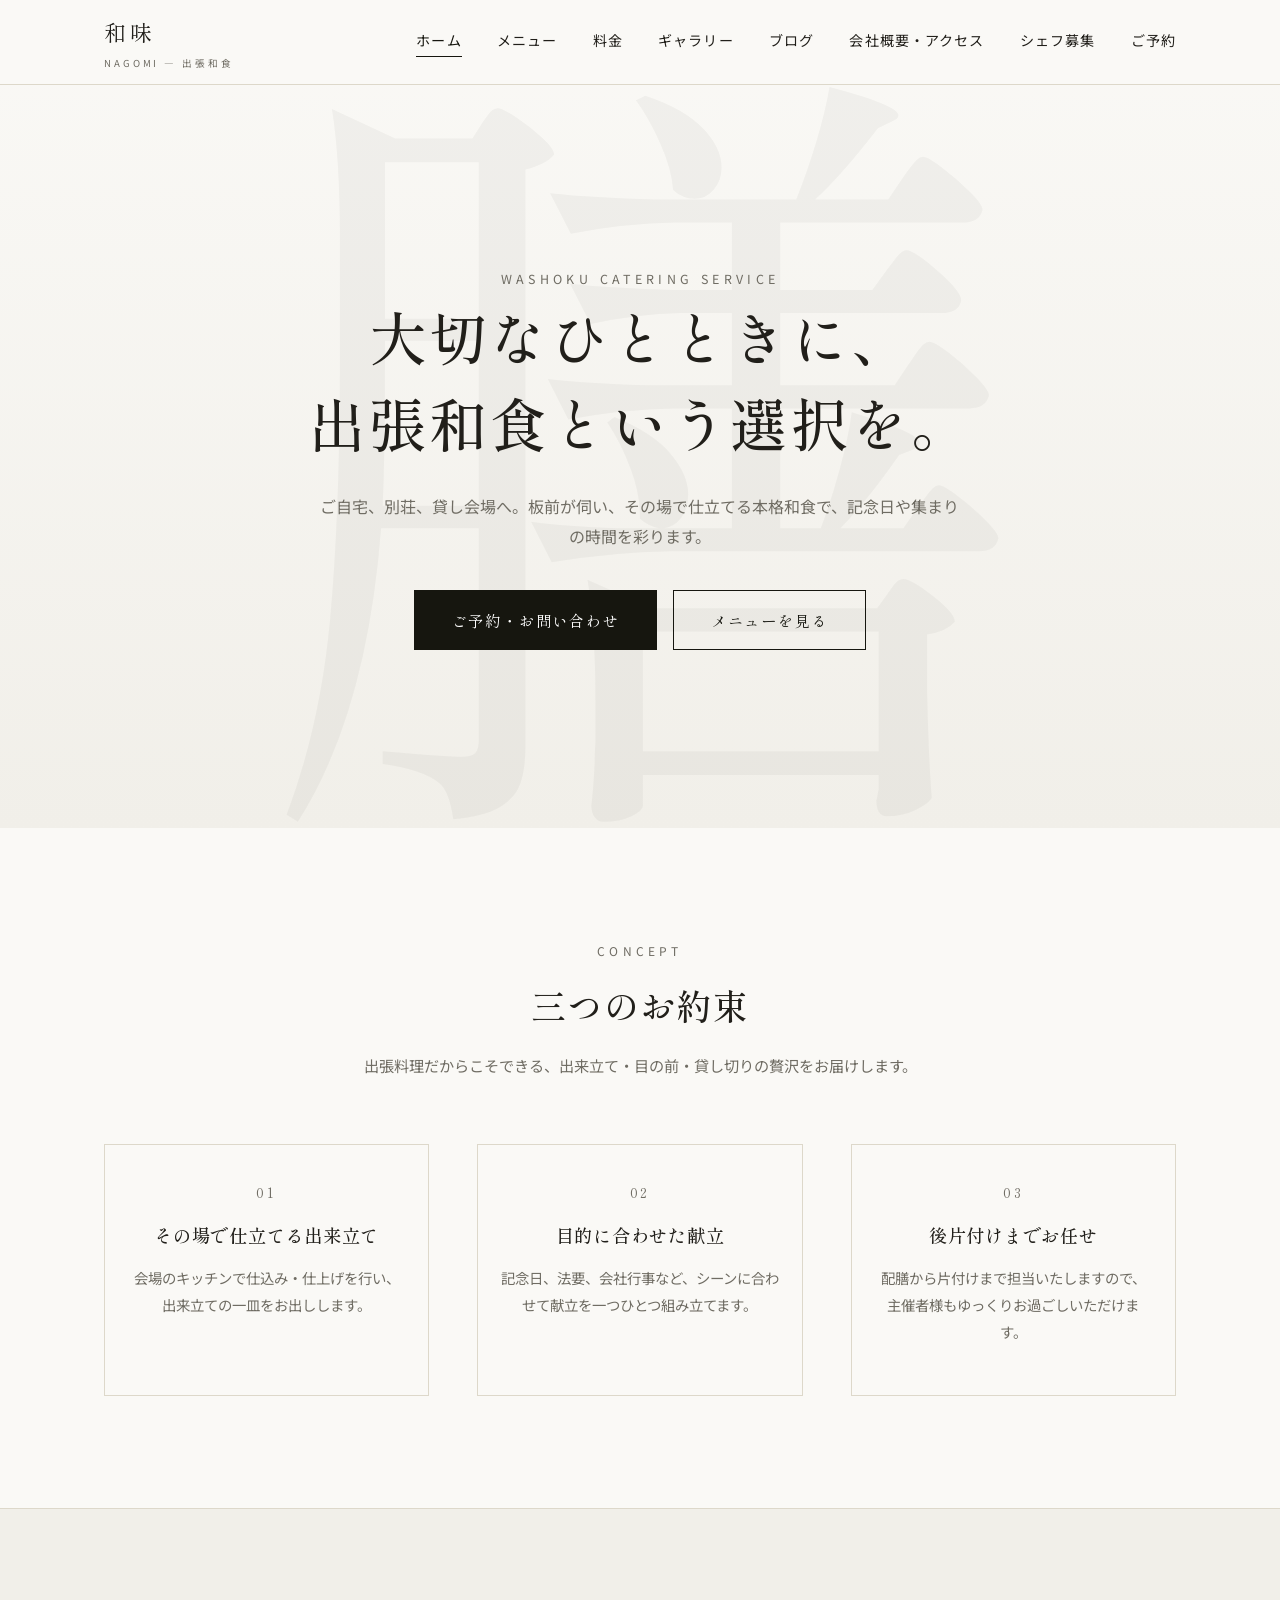
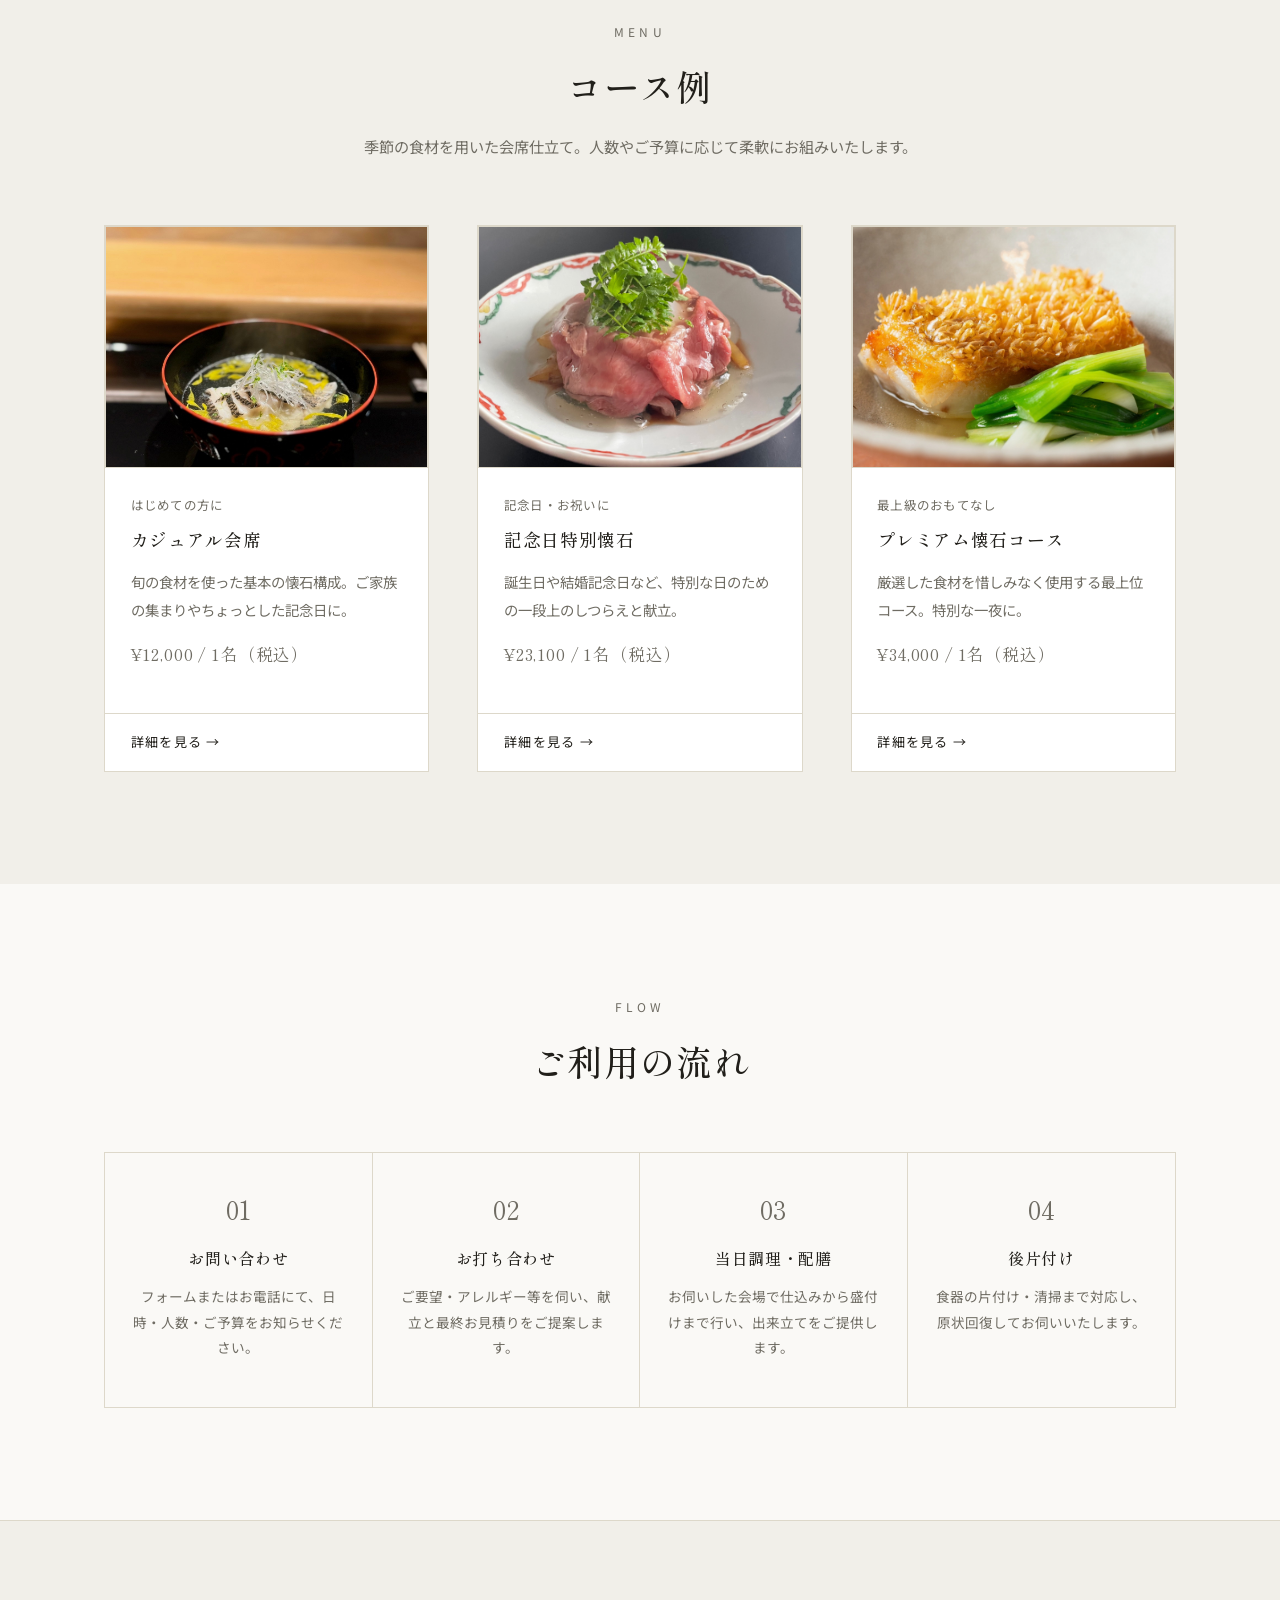
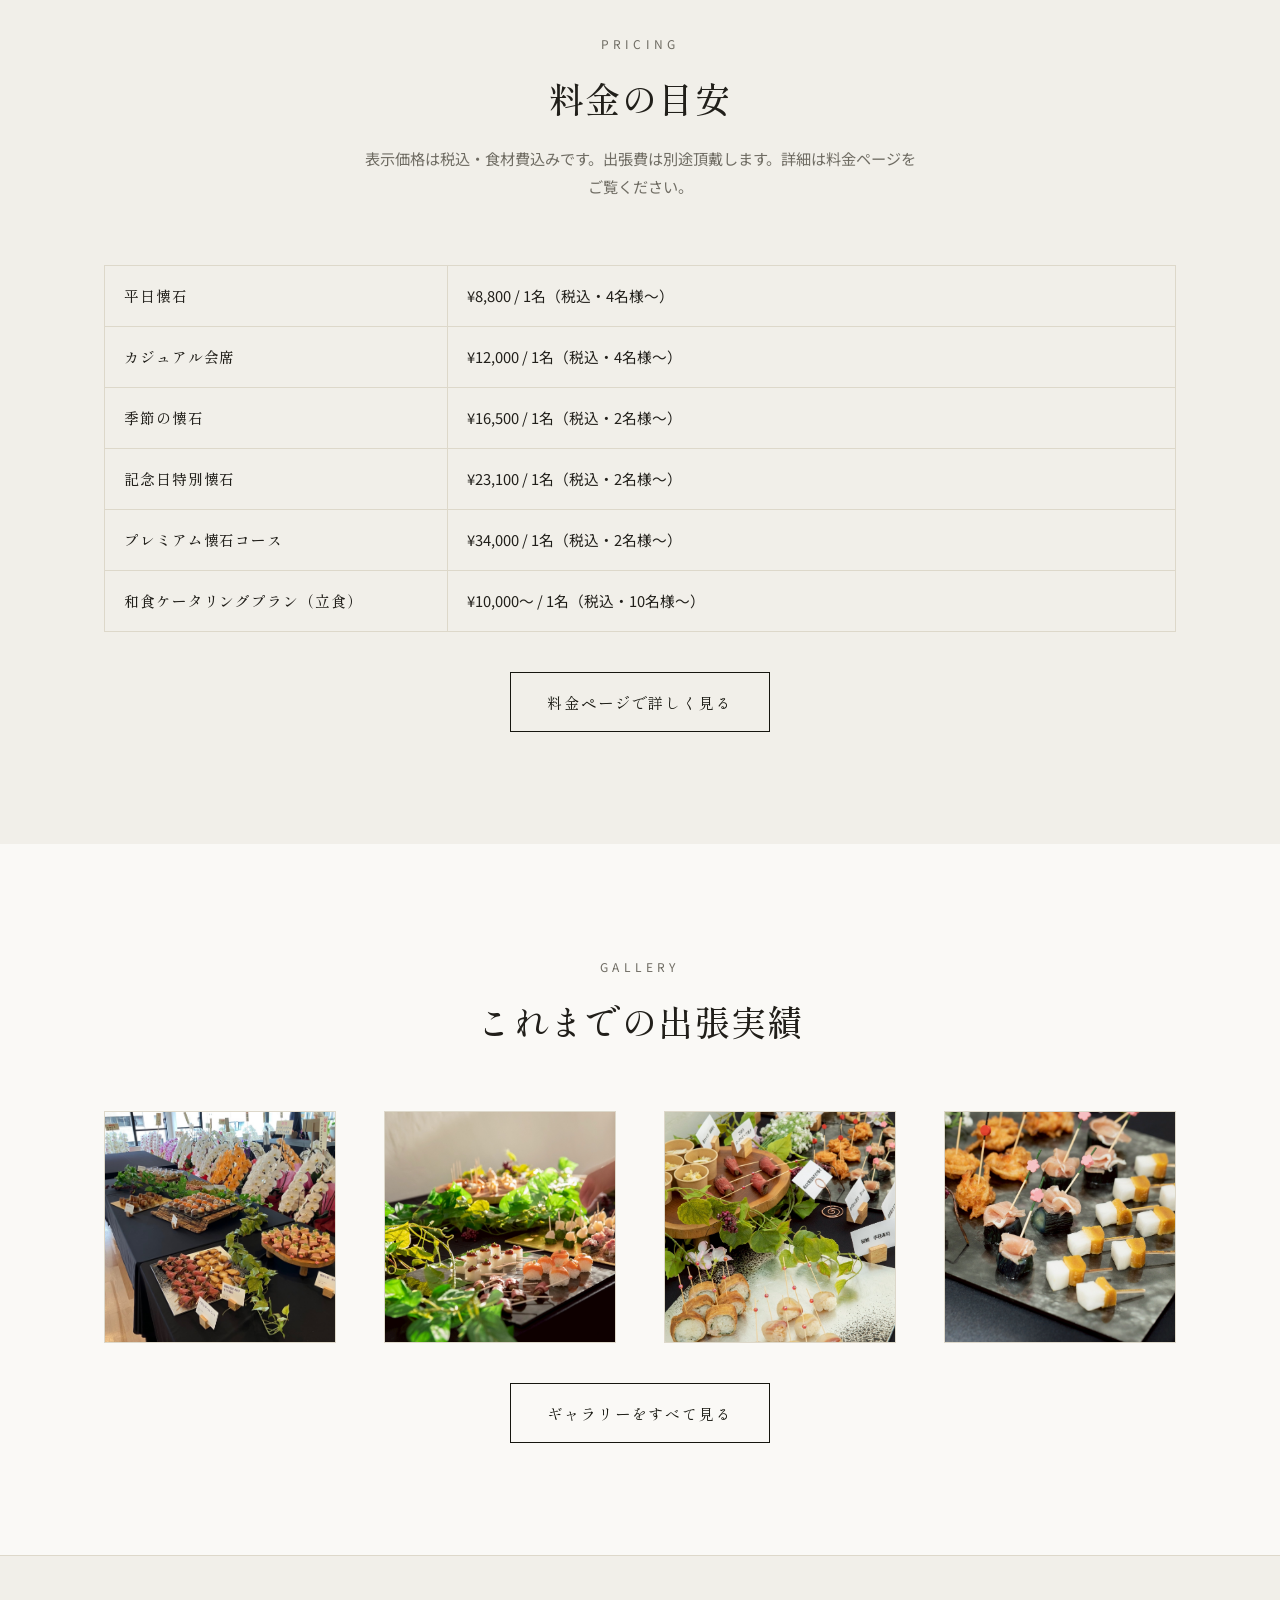
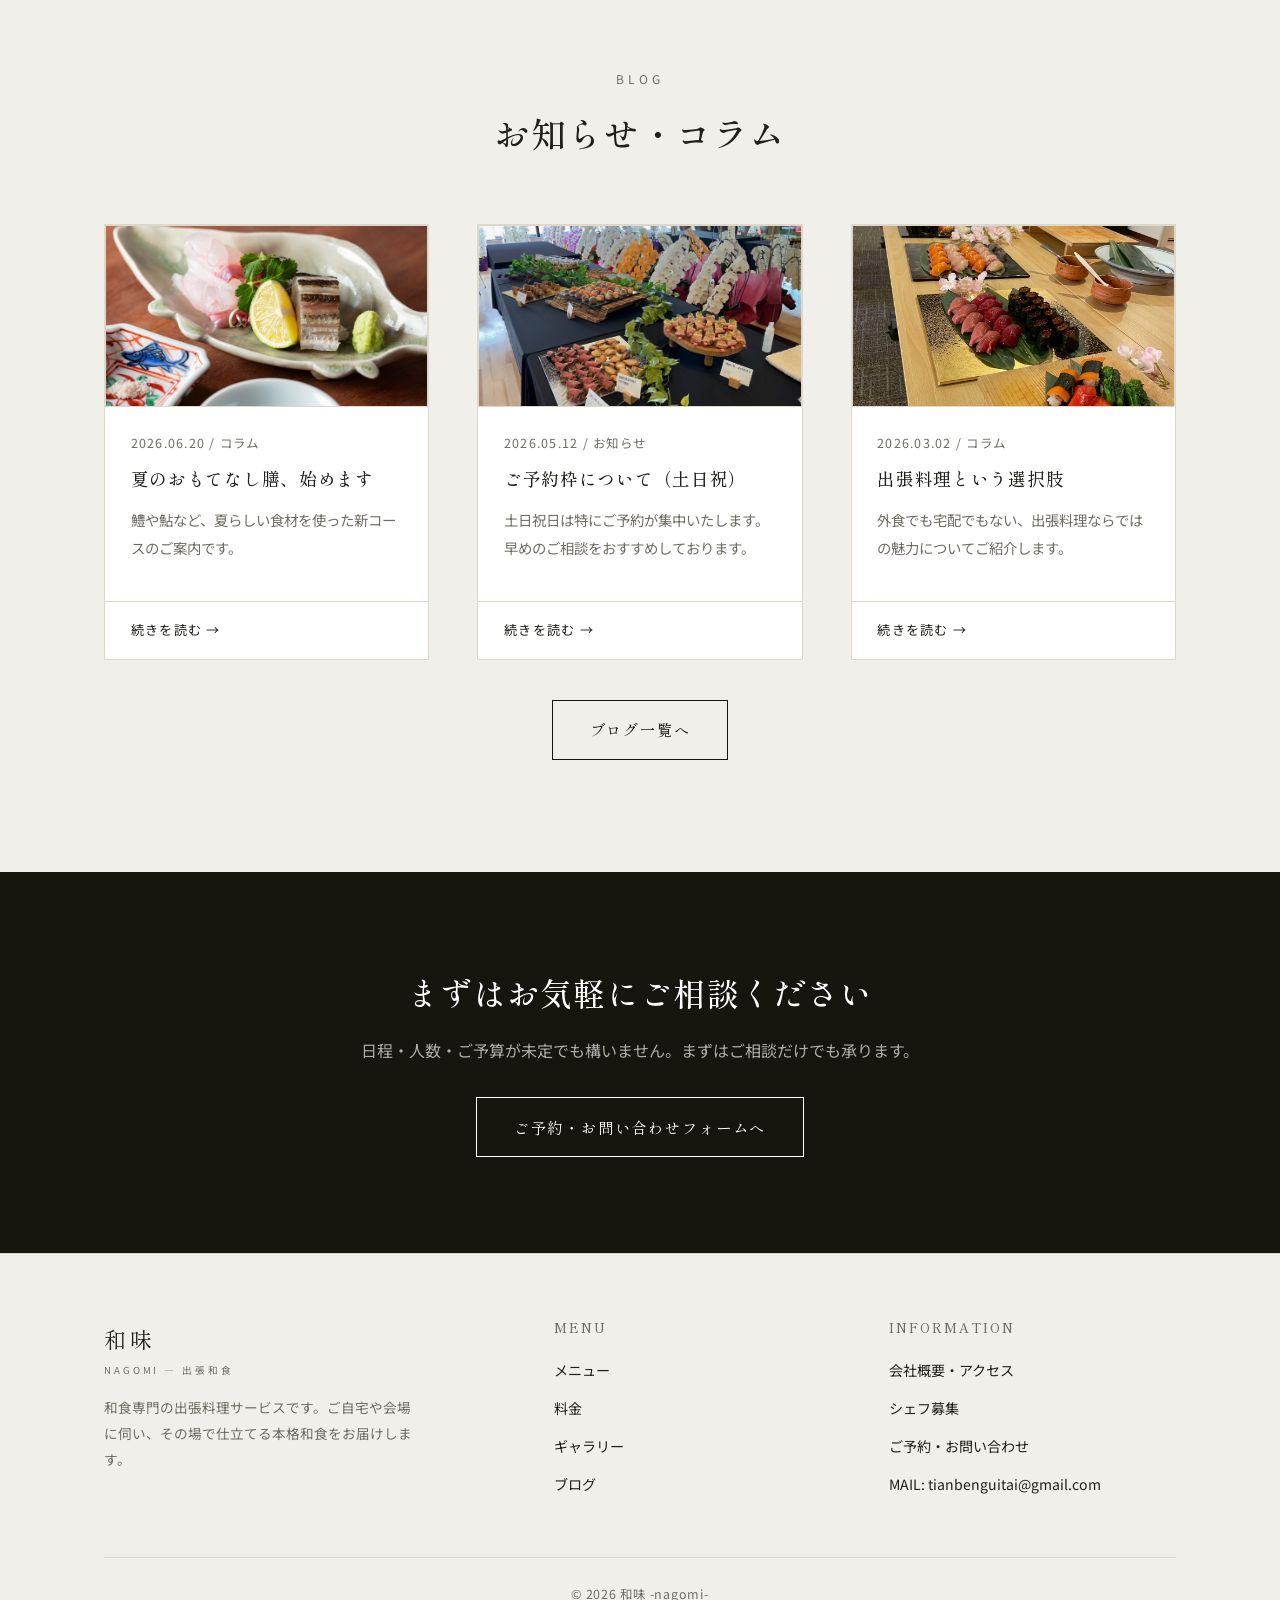
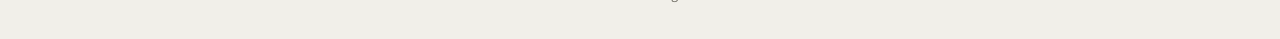
==== index.html @ d0300ca9 "Initial commit: washoku catering site" ====
<!DOCTYPE html>
<html lang="ja">
<head>
<meta charset="UTF-8">
<meta name="viewport" content="width=device-width, initial-scale=1.0">
<title>和味 -nagomi- | 出張和食専門サービス</title>
<meta name="description" content="大切な記念日や特別な集まりに、和食専門の出張料理サービス「和味-nagomi-」。ご自宅やご宴会場に伺い、その場で仕立てる本格和食をお楽しみいただけます。">
<link rel="preconnect" href="https://fonts.googleapis.com">
<link href="https://fonts.googleapis.com/css2?family=Shippori+Mincho:wght@400;500;600&family=Noto+Sans+JP:wght@300;400;500&display=swap" rel="stylesheet">
<link rel="stylesheet" href="css/style.css">
</head>
<body>

<header class="site-header">
  <div class="container">
    <a href="index.html" class="logo">和味<small>NAGOMI &mdash; 出張和食</small></a>
    <nav class="nav">
      <a href="index.html" class="active">ホーム</a>
      <a href="menu.html">メニュー</a>
      <a href="pricing.html">料金</a>
      <a href="gallery.html">ギャラリー</a>
      <a href="blog.html">ブログ</a>
      <a href="about.html">会社概要・アクセス</a>
      <a href="recruit.html">シェフ募集</a>
      <a href="contact.html">ご予約</a>
    </nav>
    <button class="nav-toggle" aria-label="メニューを開く">
      <span></span><span></span><span></span>
    </button>
  </div>
</header>

<section class="hero">
  <div class="hero-inner container">
    <span class="hero-eyebrow">WASHOKU CATERING SERVICE</span>
    <h1>大切なひとときに、<br>出張和食という選択を。</h1>
    <p class="lead">ご自宅、別荘、貸し会場へ。板前が伺い、その場で仕立てる本格和食で、記念日や集まりの時間を彩ります。</p>
    <div class="hero-actions">
      <a href="contact.html" class="btn btn-fill">ご予約・お問い合わせ</a>
      <a href="menu.html" class="btn">メニューを見る</a>
    </div>
  </div>
</section>

<section class="section" id="concept">
  <div class="container">
    <div class="section-head">
      <span class="eyebrow">CONCEPT</span>
      <h2>三つのお約束</h2>
      <p>出張料理だからこそできる、出来立て・目の前・貸し切りの贅沢をお届けします。</p>
    </div>
    <div class="grid grid-3">
      <div class="feature">
        <span class="num">01</span>
        <h3>その場で仕立てる出来立て</h3>
        <p>会場のキッチンで仕込み・仕上げを行い、出来立ての一皿をお出しします。</p>
      </div>
      <div class="feature">
        <span class="num">02</span>
        <h3>目的に合わせた献立</h3>
        <p>記念日、法要、会社行事など、シーンに合わせて献立を一つひとつ組み立てます。</p>
      </div>
      <div class="feature">
        <span class="num">03</span>
        <h3>後片付けまでお任せ</h3>
        <p>配膳から片付けまで担当いたしますので、主催者様もゆっくりお過ごしいただけます。</p>
      </div>
    </div>
  </div>
</section>

<section class="section section-alt section-border-top">
  <div class="container">
    <div class="section-head">
      <span class="eyebrow">MENU</span>
      <h2>コース例</h2>
      <p>季節の食材を用いた会席仕立て。人数やご予算に応じて柔軟にお組みいたします。</p>
    </div>
    <div class="grid grid-3">
      <div class="card">
        <div class="ph"><img src="images/dishes/dish-05.jpeg" alt="カジュアル会席"></div>
        <div class="card-body">
          <span class="meta">はじめての方に</span>
          <h3>カジュアル会席</h3>
          <p>旬の食材を使った基本の懐石構成。ご家族の集まりやちょっとした記念日に。</p>
          <p class="price">¥12,000 / 1名（税込）</p>
        </div>
        <div class="card-link"><a href="menu.html">詳細を見る &rarr;</a></div>
      </div>
      <div class="card">
        <div class="ph"><img src="images/dishes/dish-15.jpeg" alt="記念日特別懐石"></div>
        <div class="card-body">
          <span class="meta">記念日・お祝いに</span>
          <h3>記念日特別懐石</h3>
          <p>誕生日や結婚記念日など、特別な日のための一段上のしつらえと献立。</p>
          <p class="price">¥23,100 / 1名（税込）</p>
        </div>
        <div class="card-link"><a href="menu.html">詳細を見る &rarr;</a></div>
      </div>
      <div class="card">
        <div class="ph"><img src="images/dishes/dish-28.jpeg" alt="プレミアム懐石コース"></div>
        <div class="card-body">
          <span class="meta">最上級のおもてなし</span>
          <h3>プレミアム懐石コース</h3>
          <p>厳選した食材を惜しみなく使用する最上位コース。特別な一夜に。</p>
          <p class="price">¥34,000 / 1名（税込）</p>
        </div>
        <div class="card-link"><a href="menu.html">詳細を見る &rarr;</a></div>
      </div>
    </div>
  </div>
</section>

<section class="section">
  <div class="container">
    <div class="section-head">
      <span class="eyebrow">FLOW</span>
      <h2>ご利用の流れ</h2>
    </div>
    <div class="steps">
      <div class="step">
        <span class="step-num">01</span>
        <h4>お問い合わせ</h4>
        <p>フォームまたはお電話にて、日時・人数・ご予算をお知らせください。</p>
      </div>
      <div class="step">
        <span class="step-num">02</span>
        <h4>お打ち合わせ</h4>
        <p>ご要望・アレルギー等を伺い、献立と最終お見積りをご提案します。</p>
      </div>
      <div class="step">
        <span class="step-num">03</span>
        <h4>当日調理・配膳</h4>
        <p>お伺いした会場で仕込みから盛付けまで行い、出来立てをご提供します。</p>
      </div>
      <div class="step">
        <span class="step-num">04</span>
        <h4>後片付け</h4>
        <p>食器の片付け・清掃まで対応し、原状回復してお伺いいたします。</p>
      </div>
    </div>
  </div>
</section>

<section class="section section-alt section-border-top">
  <div class="container">
    <div class="section-head">
      <span class="eyebrow">PRICING</span>
      <h2>料金の目安</h2>
      <p>表示価格は税込・食材費込みです。出張費は別途頂戴します。詳細は料金ページをご覧ください。</p>
    </div>
    <div class="table-wrap">
      <table class="price-table">
        <tr><th>平日懐石</th><td>¥8,800 / 1名（税込・4名様〜）</td></tr>
        <tr><th>カジュアル会席</th><td>¥12,000 / 1名（税込・4名様〜）</td></tr>
        <tr><th>季節の懐石</th><td>¥16,500 / 1名（税込・2名様〜）</td></tr>
        <tr><th>記念日特別懐石</th><td>¥23,100 / 1名（税込・2名様〜）</td></tr>
        <tr><th>プレミアム懐石コース</th><td>¥34,000 / 1名（税込・2名様〜）</td></tr>
        <tr><th>和食ケータリングプラン（立食）</th><td>¥10,000〜 / 1名（税込・10名様〜）</td></tr>
      </table>
    </div>
    <div style="text-align:center; margin-top: 2.5rem;">
      <a href="pricing.html" class="btn">料金ページで詳しく見る</a>
    </div>
  </div>
</section>

<section class="section">
  <div class="container">
    <div class="section-head">
      <span class="eyebrow">GALLERY</span>
      <h2>これまでの出張実績</h2>
    </div>
    <div class="grid grid-4">
      <div class="ph square"><img src="images/gallery/catering-04.jpeg" alt="出張料理の会場設営"></div>
      <div class="ph square"><img src="images/gallery/catering-06.jpeg" alt="盛付けの様子"></div>
      <div class="ph square"><img src="images/gallery/catering-07.jpeg" alt="八寸・前菜の一例"></div>
      <div class="ph square"><img src="images/gallery/catering-09.jpeg" alt="お祝いの一皿"></div>
    </div>
    <div style="text-align:center; margin-top: 2.5rem;">
      <a href="gallery.html" class="btn">ギャラリーをすべて見る</a>
    </div>
  </div>
</section>

<section class="section section-alt section-border-top">
  <div class="container">
    <div class="section-head">
      <span class="eyebrow">BLOG</span>
      <h2>お知らせ・コラム</h2>
    </div>
    <div class="grid grid-3">
      <div class="card">
        <div class="ph wide"><img src="images/chef/gallery-03.jpeg" alt="夏のおもてなし膳"></div>
        <div class="card-body">
          <span class="meta">2026.06.20 / コラム</span>
          <h3>夏のおもてなし膳、始めます</h3>
          <p>鱧や鮎など、夏らしい食材を使った新コースのご案内です。</p>
        </div>
        <div class="card-link"><a href="blog/post-01.html">続きを読む &rarr;</a></div>
      </div>
      <div class="card">
        <div class="ph wide"><img src="images/gallery/catering-05.jpeg" alt="ご予約枠について"></div>
        <div class="card-body">
          <span class="meta">2026.05.12 / お知らせ</span>
          <h3>ご予約枠について（土日祝）</h3>
          <p>土日祝日は特にご予約が集中いたします。早めのご相談をおすすめしております。</p>
        </div>
        <div class="card-link"><a href="blog/post-02.html">続きを読む &rarr;</a></div>
      </div>
      <div class="card">
        <div class="ph wide"><img src="images/chef/action-02.jpeg" alt="出張料理という選択肢"></div>
        <div class="card-body">
          <span class="meta">2026.03.02 / コラム</span>
          <h3>出張料理という選択肢</h3>
          <p>外食でも宅配でもない、出張料理ならではの魅力についてご紹介します。</p>
        </div>
        <div class="card-link"><a href="blog/post-03.html">続きを読む &rarr;</a></div>
      </div>
    </div>
    <div style="text-align:center; margin-top: 2.5rem;">
      <a href="blog.html" class="btn">ブログ一覧へ</a>
    </div>
  </div>
</section>

<section class="cta">
  <div class="container">
    <h2>まずはお気軽にご相談ください</h2>
    <p>日程・人数・ご予算が未定でも構いません。まずはご相談だけでも承ります。</p>
    <a href="contact.html" class="btn">ご予約・お問い合わせフォームへ</a>
  </div>
</section>

<footer class="site-footer">
  <div class="container">
    <div class="footer-grid">
      <div class="footer-brand">
        <a href="index.html" class="logo">和味<small>NAGOMI &mdash; 出張和食</small></a>
        <p>和食専門の出張料理サービスです。ご自宅や会場に伺い、その場で仕立てる本格和食をお届けします。</p>
      </div>
      <div class="footer-col">
        <h4>MENU</h4>
        <ul>
          <li><a href="menu.html">メニュー</a></li>
          <li><a href="pricing.html">料金</a></li>
          <li><a href="gallery.html">ギャラリー</a></li>
          <li><a href="blog.html">ブログ</a></li>
        </ul>
      </div>
      <div class="footer-col">
        <h4>INFORMATION</h4>
        <ul>
          <li><a href="about.html">会社概要・アクセス</a></li>
          <li><a href="recruit.html">シェフ募集</a></li>
          <li><a href="contact.html">ご予約・お問い合わせ</a></li>
          <li>MAIL: tianbenguitai@gmail.com</li>
        </ul>
      </div>
    </div>
    <div class="footer-bottom">
      &copy; <span data-year></span> 和味 -nagomi-
    </div>
  </div>
</footer>

<script src="js/main.js"></script>
</body>
</html>
---- css/style.css ----
/* ==========================================================
   和味 -nagomi- / 出張和食サイト共通スタイル
   ミニマル・モノトーン基調
   ========================================================== */

:root {
  --color-bg: #faf9f6;
  --color-bg-alt: #f1efe9;
  --color-black: #16160f;
  --color-text: #211f1a;
  --color-text-muted: #6f6c63;
  --color-border: #ddd8ca;
  --color-white: #ffffff;
  --font-serif: "Shippori Mincho", "Hiragino Mincho ProN", "Yu Mincho", serif;
  --font-sans: "Noto Sans JP", "Hiragino Kaku Gothic ProN", "Yu Gothic", sans-serif;
  --max-width: 1120px;
  --gap: clamp(1.5rem, 4vw, 3rem);
}

* { box-sizing: border-box; }
html { scroll-behavior: smooth; }

body {
  margin: 0;
  font-family: var(--font-sans);
  color: var(--color-text);
  background: var(--color-bg);
  line-height: 1.9;
  font-size: 16px;
  -webkit-font-smoothing: antialiased;
}

img { max-width: 100%; display: block; }

h1, h2, h3, h4 {
  font-family: var(--font-serif);
  font-weight: 500;
  letter-spacing: 0.04em;
  line-height: 1.5;
  margin: 0;
}

a {
  color: inherit;
  text-decoration: none;
}

ul { list-style: none; margin: 0; padding: 0; }

.container {
  max-width: var(--max-width);
  margin: 0 auto;
  padding: 0 1.5rem;
}

/* ---------- ボタン ---------- */
.btn {
  display: inline-block;
  padding: 0.95em 2.4em;
  border: 1px solid var(--color-black);
  font-family: var(--font-serif);
  letter-spacing: 0.12em;
  font-size: 0.95rem;
  transition: background 0.35s ease, color 0.35s ease;
  background: transparent;
  color: var(--color-black);
  cursor: pointer;
}
.btn:hover { background: var(--color-black); color: var(--color-white); }
.btn-fill {
  background: var(--color-black);
  color: var(--color-white);
}
.btn-fill:hover { background: transparent; color: var(--color-black); }

/* ---------- ヘッダー ---------- */
.site-header {
  position: fixed;
  top: 0;
  left: 0;
  width: 100%;
  z-index: 100;
  background: rgba(250, 249, 246, 0.92);
  border-bottom: 1px solid var(--color-border);
  backdrop-filter: blur(6px);
}
.site-header .container {
  display: flex;
  align-items: center;
  justify-content: space-between;
  height: 84px;
}
.logo {
  font-family: var(--font-serif);
  font-size: 1.35rem;
  letter-spacing: 0.18em;
}
.logo small {
  display: block;
  font-family: var(--font-sans);
  font-size: 0.6rem;
  letter-spacing: 0.3em;
  color: var(--color-text-muted);
  margin-top: 0.2em;
}
.nav {
  display: flex;
  gap: 2.2rem;
}
.nav a {
  font-size: 0.88rem;
  letter-spacing: 0.08em;
  position: relative;
  padding-bottom: 4px;
}
.nav a::after {
  content: "";
  position: absolute;
  left: 0; bottom: 0;
  width: 0%;
  height: 1px;
  background: var(--color-black);
  transition: width 0.3s ease;
}
.nav a:hover::after, .nav a.active::after { width: 100%; }
.nav a.active { color: var(--color-black); }

.nav-toggle {
  display: none;
  flex-direction: column;
  gap: 5px;
  background: none;
  border: none;
  cursor: pointer;
  padding: 8px;
}
.nav-toggle span {
  width: 24px; height: 1px; background: var(--color-black);
}

@media (max-width: 860px) {
  .nav {
    position: fixed;
    top: 84px; left: 0; right: 0;
    background: var(--color-bg);
    flex-direction: column;
    align-items: center;
    padding: 2rem 0;
    gap: 1.6rem;
    border-bottom: 1px solid var(--color-border);
    transform: translateY(-120%);
    transition: transform 0.35s ease;
  }
  .nav.open { transform: translateY(0); }
  .nav-toggle { display: flex; }
}

/* ---------- ヒーロー ---------- */
.hero {
  position: relative;
  min-height: 92vh;
  display: flex;
  align-items: center;
  justify-content: center;
  text-align: center;
  overflow: hidden;
  background: linear-gradient(180deg, var(--color-bg) 0%, var(--color-bg-alt) 100%);
}
.hero::before {
  content: "膳";
  position: absolute;
  font-family: var(--font-serif);
  font-size: 62vw;
  color: var(--color-black);
  opacity: 0.035;
  top: 50%; left: 50%;
  transform: translate(-50%, -50%);
  pointer-events: none;
  white-space: nowrap;
}
.hero-inner { position: relative; z-index: 1; padding-top: 84px; }
.hero-eyebrow {
  font-size: 0.78rem;
  letter-spacing: 0.35em;
  color: var(--color-text-muted);
  margin-bottom: 1.4rem;
}
.hero h1 {
  font-size: clamp(2.1rem, 5.2vw, 3.6rem);
  margin-bottom: 1.6rem;
}
.hero p.lead {
  max-width: 640px;
  margin: 0 auto 2.4rem;
  color: var(--color-text-muted);
  font-size: 1rem;
}
.hero-actions { display: flex; gap: 1rem; justify-content: center; flex-wrap: wrap; }

/* ---------- 汎用セクション ---------- */
.section { padding: clamp(4rem, 9vw, 7rem) 0; }
.section-alt { background: var(--color-bg-alt); }
.section-border-top { border-top: 1px solid var(--color-border); }

.section-head {
  text-align: center;
  margin-bottom: clamp(2.5rem, 6vw, 4rem);
}
.section-head .eyebrow {
  display: block;
  font-size: 0.75rem;
  letter-spacing: 0.35em;
  color: var(--color-text-muted);
  margin-bottom: 1rem;
}
.section-head h2 {
  font-size: clamp(1.6rem, 3.4vw, 2.2rem);
}
.section-head p {
  color: var(--color-text-muted);
  max-width: 560px;
  margin: 1.2rem auto 0;
  font-size: 0.95rem;
}

/* ---------- グリッド系 ---------- */
.grid {
  display: grid;
  gap: var(--gap);
}
.grid-3 { grid-template-columns: repeat(3, 1fr); }
.grid-2 { grid-template-columns: repeat(2, 1fr); }
.grid-4 { grid-template-columns: repeat(4, 1fr); }
@media (max-width: 900px) {
  .grid-3, .grid-4 { grid-template-columns: repeat(2, 1fr); }
}
@media (max-width: 600px) {
  .grid-2, .grid-3, .grid-4 { grid-template-columns: 1fr; }
}

/* ---------- コンセプト / 特徴 ---------- */
.feature {
  text-align: center;
  padding: 2.2rem 1.4rem;
  border: 1px solid var(--color-border);
}
.feature .num {
  font-family: var(--font-serif);
  font-size: 0.85rem;
  color: var(--color-text-muted);
  letter-spacing: 0.2em;
  margin-bottom: 1rem;
  display: block;
}
.feature h3 { font-size: 1.15rem; margin-bottom: 0.9rem; }
.feature p { font-size: 0.9rem; color: var(--color-text-muted); }

/* ---------- 画像プレースホルダー ---------- */
.ph {
  aspect-ratio: 4 / 3;
  background:
    linear-gradient(135deg, #e9e6dd 25%, transparent 25%) -10px 0/ 20px 20px,
    linear-gradient(225deg, #e9e6dd 25%, transparent 25%) -10px 0/ 20px 20px,
    var(--color-bg-alt);
  border: 1px solid var(--color-border);
  display: flex;
  align-items: center;
  justify-content: center;
  color: var(--color-text-muted);
  font-size: 0.78rem;
  letter-spacing: 0.15em;
  text-align: center;
  padding: 1rem;
}
.ph.square { aspect-ratio: 1 / 1; }
.ph.wide { aspect-ratio: 16 / 9; }
.ph { overflow: hidden; padding: 0; }
.ph img { width: 100%; height: 100%; object-fit: cover; }

/* ---------- カード（メニュー・ブログ） ---------- */
.card {
  border: 1px solid var(--color-border);
  background: var(--color-white);
  display: flex;
  flex-direction: column;
}
.card .card-body { padding: 1.6rem; }
.card h3 { font-size: 1.1rem; margin-bottom: 0.6rem; }
.card .price {
  font-family: var(--font-serif);
  font-size: 1.05rem;
  margin-top: 1rem;
  letter-spacing: 0.05em;
}
.card .meta {
  font-size: 0.78rem;
  color: var(--color-text-muted);
  letter-spacing: 0.1em;
  margin-bottom: 0.6rem;
  display: block;
}
.card p { font-size: 0.9rem; color: var(--color-text-muted); }
.card .card-link {
  margin-top: auto;
  padding: 1rem 1.6rem;
  border-top: 1px solid var(--color-border);
  font-size: 0.82rem;
  letter-spacing: 0.1em;
}

/* ---------- 流れ（ステップ） ---------- */
.steps {
  display: grid;
  grid-template-columns: repeat(4, 1fr);
  gap: 0;
  border: 1px solid var(--color-border);
}
.step {
  padding: 2rem 1.4rem;
  text-align: center;
  border-right: 1px solid var(--color-border);
}
.step:last-child { border-right: none; }
.step .step-num {
  font-family: var(--font-serif);
  font-size: 1.6rem;
  color: var(--color-text-muted);
  margin-bottom: 0.8rem;
  display: block;
}
.step h4 { font-size: 1rem; margin-bottom: 0.6rem; }
.step p { font-size: 0.85rem; color: var(--color-text-muted); }
@media (max-width: 760px) {
  .steps { grid-template-columns: 1fr; }
  .step { border-right: none; border-bottom: 1px solid var(--color-border); }
  .step:last-child { border-bottom: none; }
}

/* ---------- 料金テーブル ---------- */
.price-table {
  width: 100%;
  border-collapse: collapse;
  font-size: 0.92rem;
}
.price-table th, .price-table td {
  border: 1px solid var(--color-border);
  padding: 1rem 1.2rem;
  text-align: left;
}
.price-table th {
  background: var(--color-bg-alt);
  font-family: var(--font-serif);
  font-weight: 500;
  letter-spacing: 0.06em;
  width: 32%;
}
.table-wrap { overflow-x: auto; }

.note-box {
  border: 1px solid var(--color-border);
  padding: 1.6rem 1.8rem;
  background: var(--color-bg-alt);
  font-size: 0.88rem;
  color: var(--color-text-muted);
  margin-top: 2rem;
}
.note-box strong { color: var(--color-text); }

/* ---------- CTA ---------- */
.cta {
  text-align: center;
  padding: clamp(3.5rem, 8vw, 6rem) 0;
  background: var(--color-black);
  color: var(--color-white);
}
.cta h2 { color: var(--color-white); margin-bottom: 1.2rem; font-size: clamp(1.5rem, 3vw, 2rem); }
.cta p { color: rgba(255,255,255,0.65); margin-bottom: 2rem; }
.cta .btn { border-color: var(--color-white); color: var(--color-white); }
.cta .btn:hover { background: var(--color-white); color: var(--color-black); }

/* ---------- フォーム ---------- */
.form-grid {
  display: grid;
  grid-template-columns: 1fr 1fr;
  gap: 1.6rem;
}
.form-grid .full { grid-column: 1 / -1; }
@media (max-width: 700px) {
  .form-grid { grid-template-columns: 1fr; }
}
.field label {
  display: block;
  font-size: 0.85rem;
  letter-spacing: 0.06em;
  margin-bottom: 0.6rem;
}
.field .required { color: var(--color-text-muted); font-size: 0.72rem; margin-left: 0.4em; }
.field input,
.field select,
.field textarea {
  width: 100%;
  border: 1px solid var(--color-border);
  background: var(--color-white);
  padding: 0.85em 1em;
  font-family: var(--font-sans);
  font-size: 0.92rem;
  color: var(--color-text);
}
.field textarea { resize: vertical; min-height: 120px; }
.field input:focus, .field select:focus, .field textarea:focus {
  outline: none;
  border-color: var(--color-black);
}
.form-submit { text-align: center; margin-top: 2.4rem; }
.form-msg { text-align: center; margin-top: 1.2rem; font-size: 0.85rem; color: var(--color-text-muted); }

/* ---------- パンくず・ページヘッダー ---------- */
.page-hero {
  padding: calc(84px + 4rem) 0 3.5rem;
  text-align: center;
  border-bottom: 1px solid var(--color-border);
  background: var(--color-bg-alt);
}
.page-hero .eyebrow {
  display: block;
  font-size: 0.75rem;
  letter-spacing: 0.35em;
  color: var(--color-text-muted);
  margin-bottom: 1rem;
}
.page-hero h1 { font-size: clamp(1.8rem, 4vw, 2.6rem); }
.page-hero p { color: var(--color-text-muted); margin-top: 1rem; }

/* ---------- ギャラリー ---------- */
.gallery-grid {
  display: grid;
  grid-template-columns: repeat(3, 1fr);
  gap: 1.2rem;
}
.gallery-item { position: relative; }
.gallery-item .caption {
  margin-top: 0.8rem;
  font-size: 0.82rem;
  color: var(--color-text-muted);
}
@media (max-width: 900px) {
  .gallery-grid { grid-template-columns: repeat(2, 1fr); }
}
@media (max-width: 560px) {
  .gallery-grid { grid-template-columns: 1fr; }
}

/* ---------- ブログ記事本文 ---------- */
.article {
  max-width: 760px;
  margin: 0 auto;
}
.article .meta {
  font-size: 0.82rem;
  color: var(--color-text-muted);
  letter-spacing: 0.08em;
  margin-bottom: 1rem;
  display: block;
}
.article h1 { margin-bottom: 1.5rem; }
.article figure { margin: 2.4rem 0; }
.article figcaption {
  font-size: 0.8rem;
  color: var(--color-text-muted);
  margin-top: 0.6rem;
  text-align: center;
}
.article h2 { font-size: 1.3rem; margin: 2.4rem 0 1rem; }
.article p { margin: 0 0 1.4rem; }
.article-nav {
  display: flex;
  justify-content: space-between;
  border-top: 1px solid var(--color-border);
  padding-top: 2rem;
  margin-top: 3rem;
  font-size: 0.88rem;
}

/* ---------- 会社概要テーブル ---------- */
.info-table { width: 100%; border-collapse: collapse; }
.info-table th, .info-table td {
  padding: 1.1rem 0;
  border-bottom: 1px solid var(--color-border);
  text-align: left;
  vertical-align: top;
  font-size: 0.92rem;
}
.info-table th {
  width: 9em;
  font-family: var(--font-serif);
  font-weight: 500;
  color: var(--color-text-muted);
  letter-spacing: 0.08em;
}

/* ---------- フッター ---------- */
.site-footer {
  border-top: 1px solid var(--color-border);
  padding: 4rem 0 2rem;
  background: var(--color-bg-alt);
}
.footer-grid {
  display: grid;
  grid-template-columns: 1.4fr 1fr 1fr;
  gap: 3rem;
  padding-bottom: 3rem;
}
.footer-brand .logo { display: block; margin-bottom: 1rem; }
.footer-brand p { font-size: 0.85rem; color: var(--color-text-muted); max-width: 320px; }
.footer-col h4 {
  font-size: 0.82rem;
  letter-spacing: 0.15em;
  margin-bottom: 1.2rem;
  color: var(--color-text-muted);
}
.footer-col ul li { margin-bottom: 0.7rem; font-size: 0.88rem; }
.footer-bottom {
  border-top: 1px solid var(--color-border);
  padding-top: 1.6rem;
  text-align: center;
  font-size: 0.78rem;
  color: var(--color-text-muted);
  letter-spacing: 0.06em;
}
@media (max-width: 760px) {
  .footer-grid { grid-template-columns: 1fr; gap: 2rem; }
}
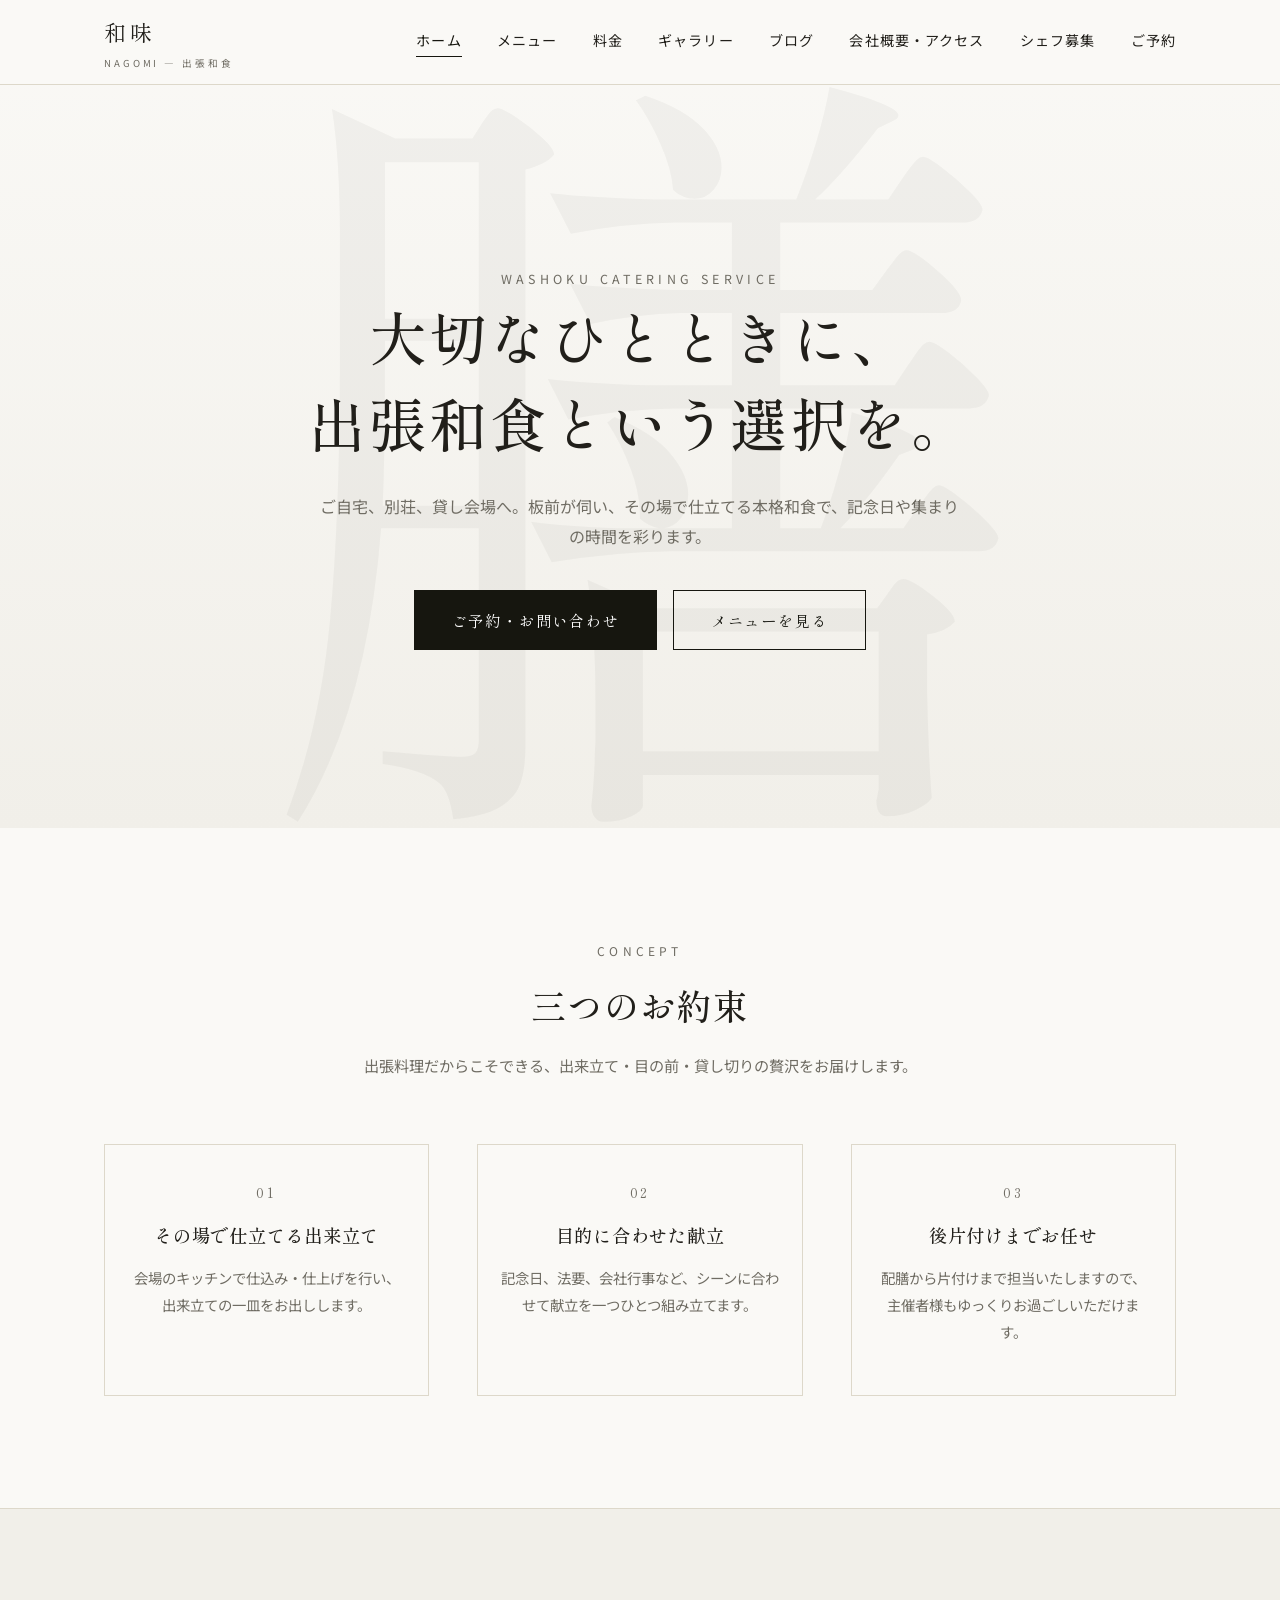
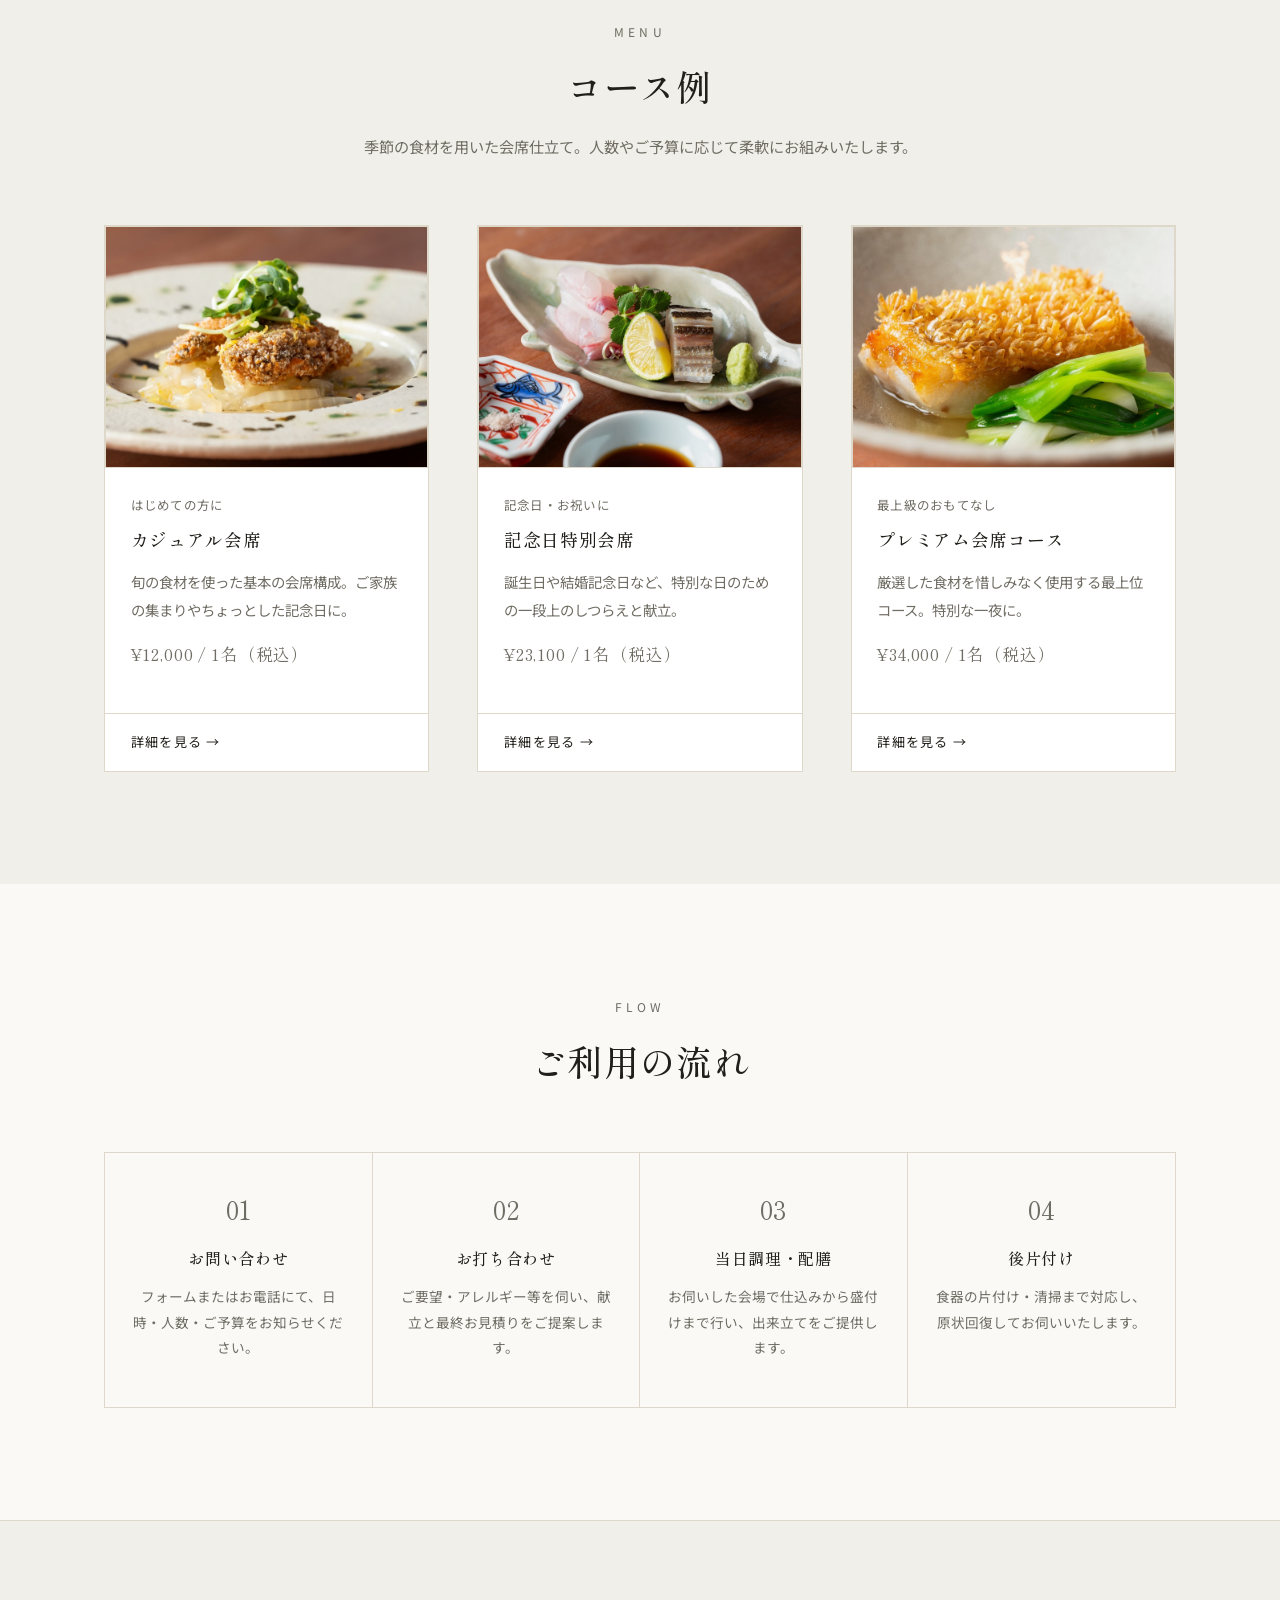
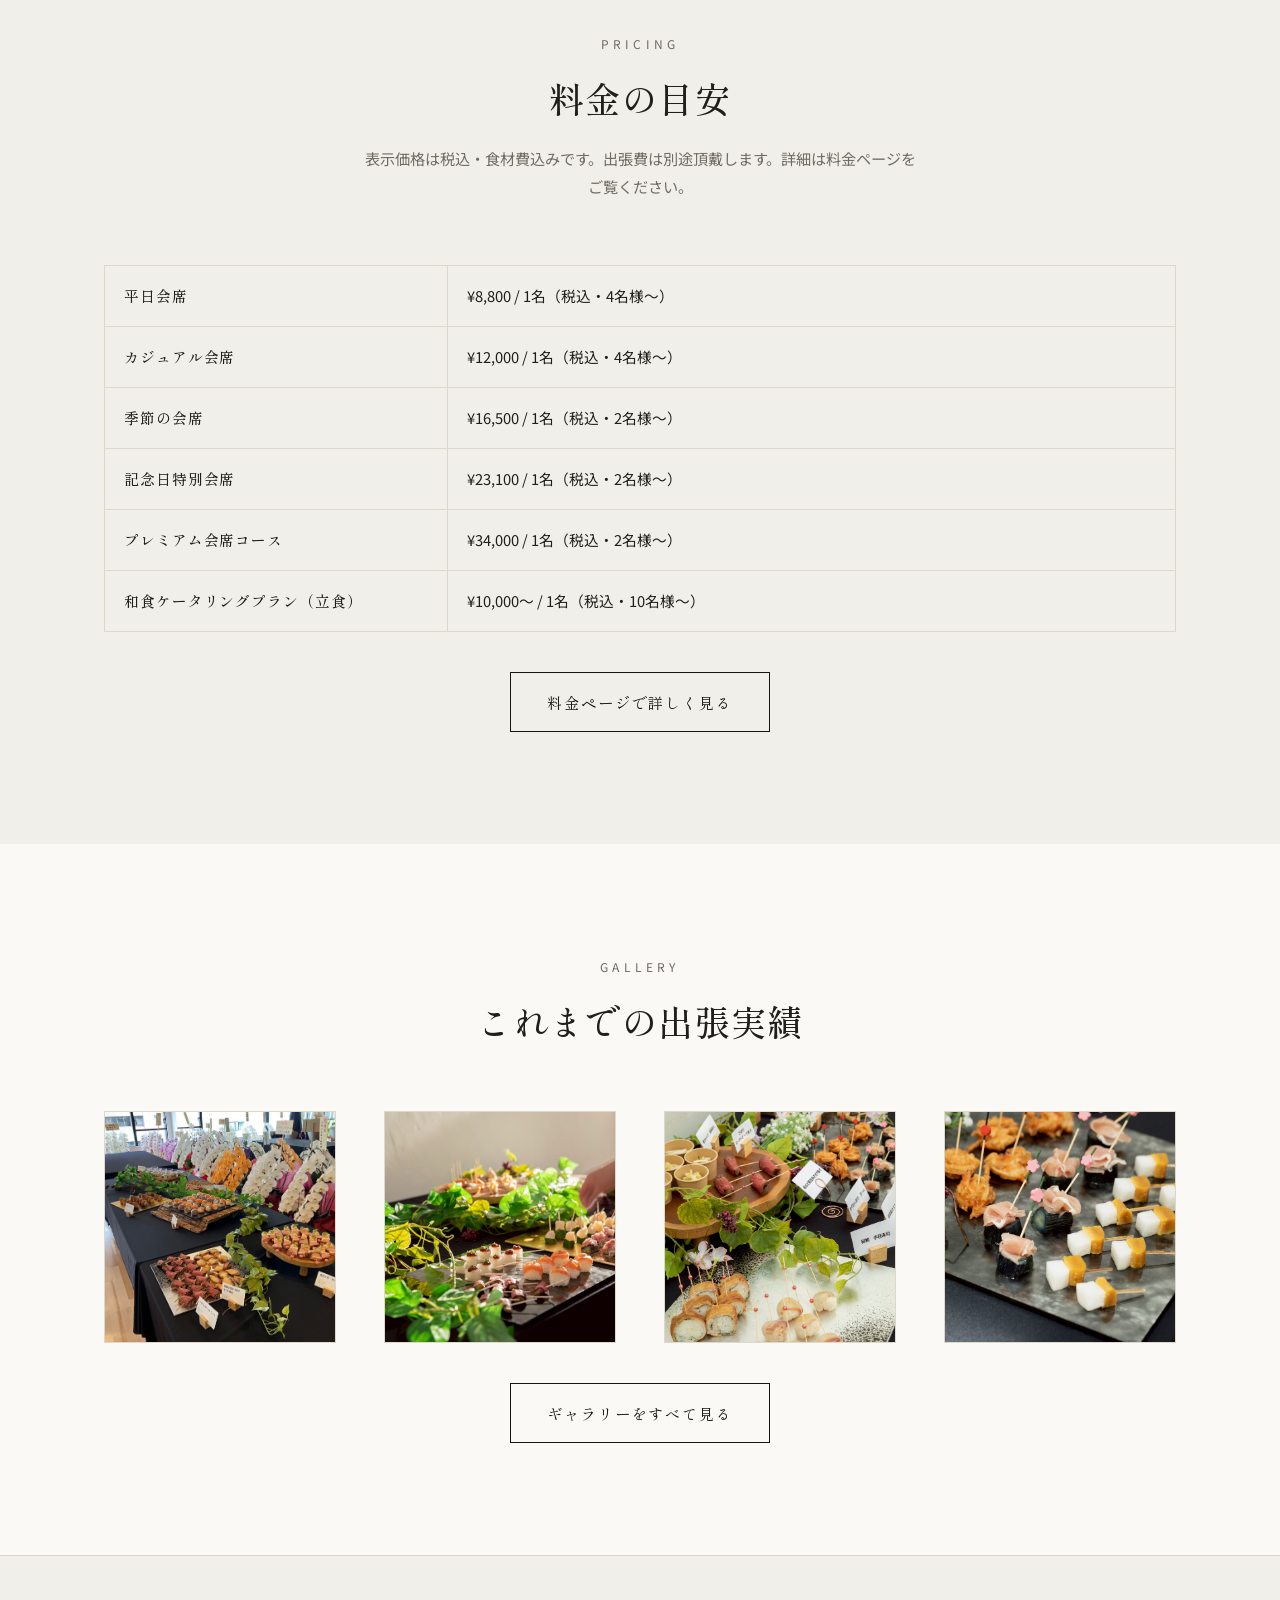
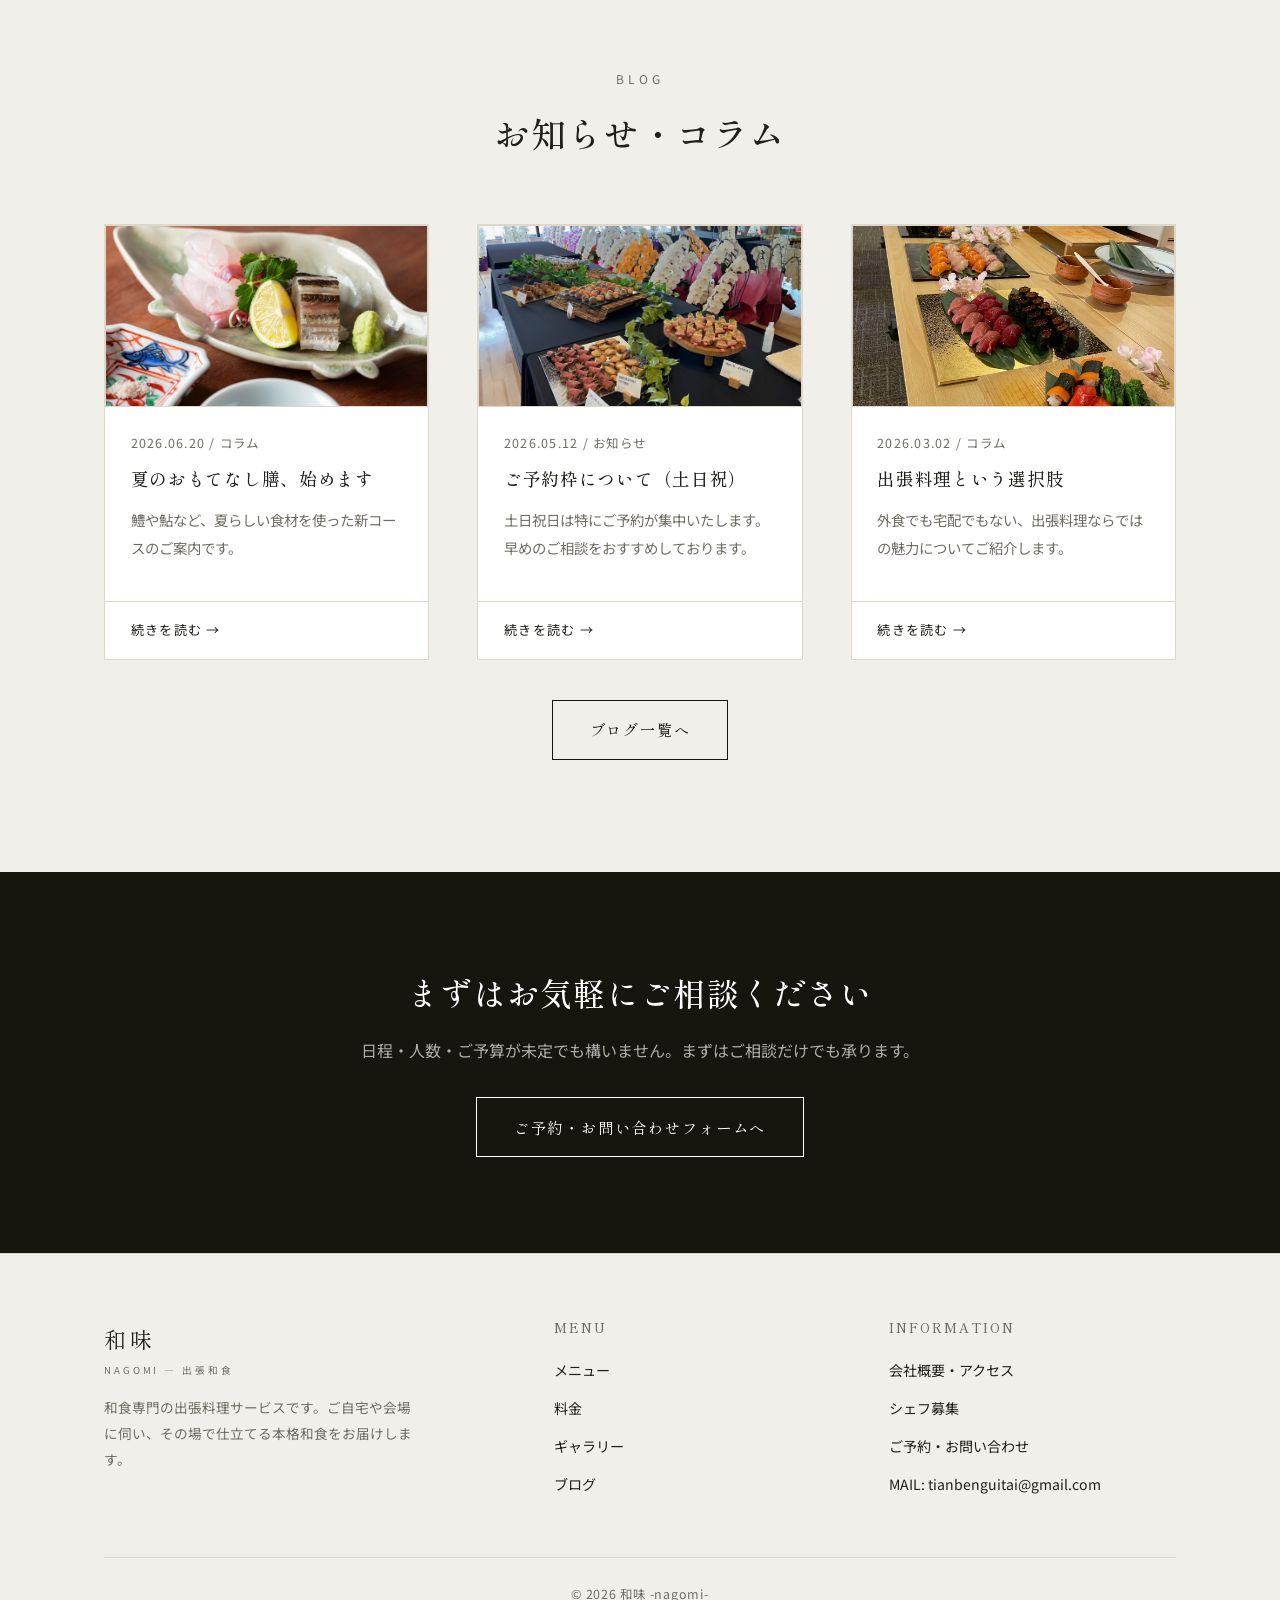
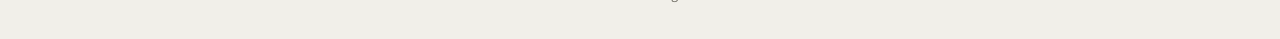
==== commit c4f70a91: "Restore course rename (懐石→会席), real course menus from うちchef, updated photos, and new pricing/cancel" ====
--- a/index.html
+++ b/index.html
@@ -78,30 +78,30 @@
     </div>
     <div class="grid grid-3">
       <div class="card">
-        <div class="ph"><img src="images/dishes/dish-05.jpeg" alt="カジュアル会席"></div>
+        <div class="ph"><img src="images/dishes/dish-30.jpeg" alt="カジュアル会席"></div>
         <div class="card-body">
           <span class="meta">はじめての方に</span>
           <h3>カジュアル会席</h3>
-          <p>旬の食材を使った基本の懐石構成。ご家族の集まりやちょっとした記念日に。</p>
+          <p>旬の食材を使った基本の会席構成。ご家族の集まりやちょっとした記念日に。</p>
           <p class="price">¥12,000 / 1名（税込）</p>
         </div>
         <div class="card-link"><a href="menu.html">詳細を見る &rarr;</a></div>
       </div>
       <div class="card">
-        <div class="ph"><img src="images/dishes/dish-15.jpeg" alt="記念日特別懐石"></div>
+        <div class="ph"><img src="images/dishes/dish-34.jpeg" alt="記念日特別会席"></div>
         <div class="card-body">
           <span class="meta">記念日・お祝いに</span>
-          <h3>記念日特別懐石</h3>
+          <h3>記念日特別会席</h3>
           <p>誕生日や結婚記念日など、特別な日のための一段上のしつらえと献立。</p>
           <p class="price">¥23,100 / 1名（税込）</p>
         </div>
         <div class="card-link"><a href="menu.html">詳細を見る &rarr;</a></div>
       </div>
       <div class="card">
-        <div class="ph"><img src="images/dishes/dish-28.jpeg" alt="プレミアム懐石コース"></div>
+        <div class="ph"><img src="images/dishes/dish-28.jpeg" alt="プレミアム会席コース"></div>
         <div class="card-body">
           <span class="meta">最上級のおもてなし</span>
-          <h3>プレミアム懐石コース</h3>
+          <h3>プレミアム会席コース</h3>
           <p>厳選した食材を惜しみなく使用する最上位コース。特別な一夜に。</p>
           <p class="price">¥34,000 / 1名（税込）</p>
         </div>
@@ -151,11 +151,11 @@
     </div>
     <div class="table-wrap">
       <table class="price-table">
-        <tr><th>平日懐石</th><td>¥8,800 / 1名（税込・4名様〜）</td></tr>
+        <tr><th>平日会席</th><td>¥8,800 / 1名（税込・4名様〜）</td></tr>
         <tr><th>カジュアル会席</th><td>¥12,000 / 1名（税込・4名様〜）</td></tr>
-        <tr><th>季節の懐石</th><td>¥16,500 / 1名（税込・2名様〜）</td></tr>
-        <tr><th>記念日特別懐石</th><td>¥23,100 / 1名（税込・2名様〜）</td></tr>
-        <tr><th>プレミアム懐石コース</th><td>¥34,000 / 1名（税込・2名様〜）</td></tr>
+        <tr><th>季節の会席</th><td>¥16,500 / 1名（税込・2名様〜）</td></tr>
+        <tr><th>記念日特別会席</th><td>¥23,100 / 1名（税込・2名様〜）</td></tr>
+        <tr><th>プレミアム会席コース</th><td>¥34,000 / 1名（税込・2名様〜）</td></tr>
         <tr><th>和食ケータリングプラン（立食）</th><td>¥10,000〜 / 1名（税込・10名様〜）</td></tr>
       </table>
     </div>
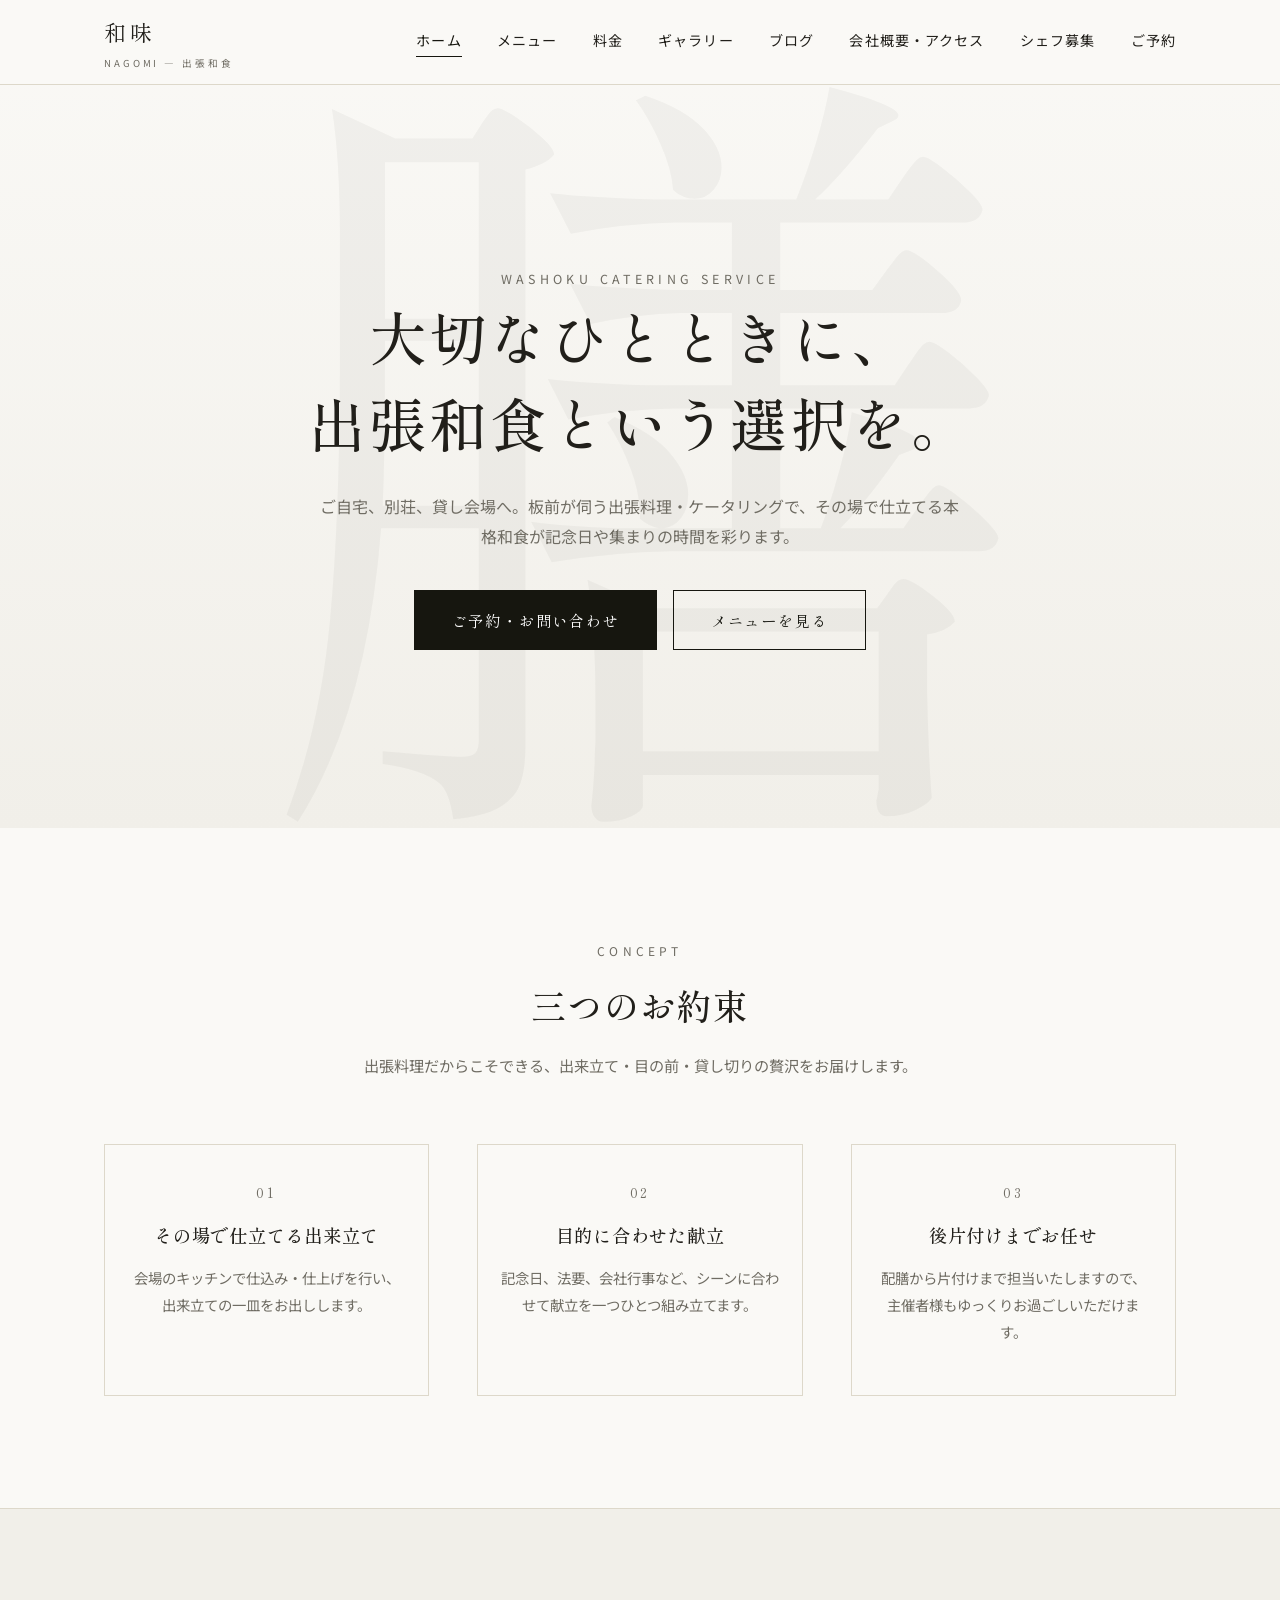
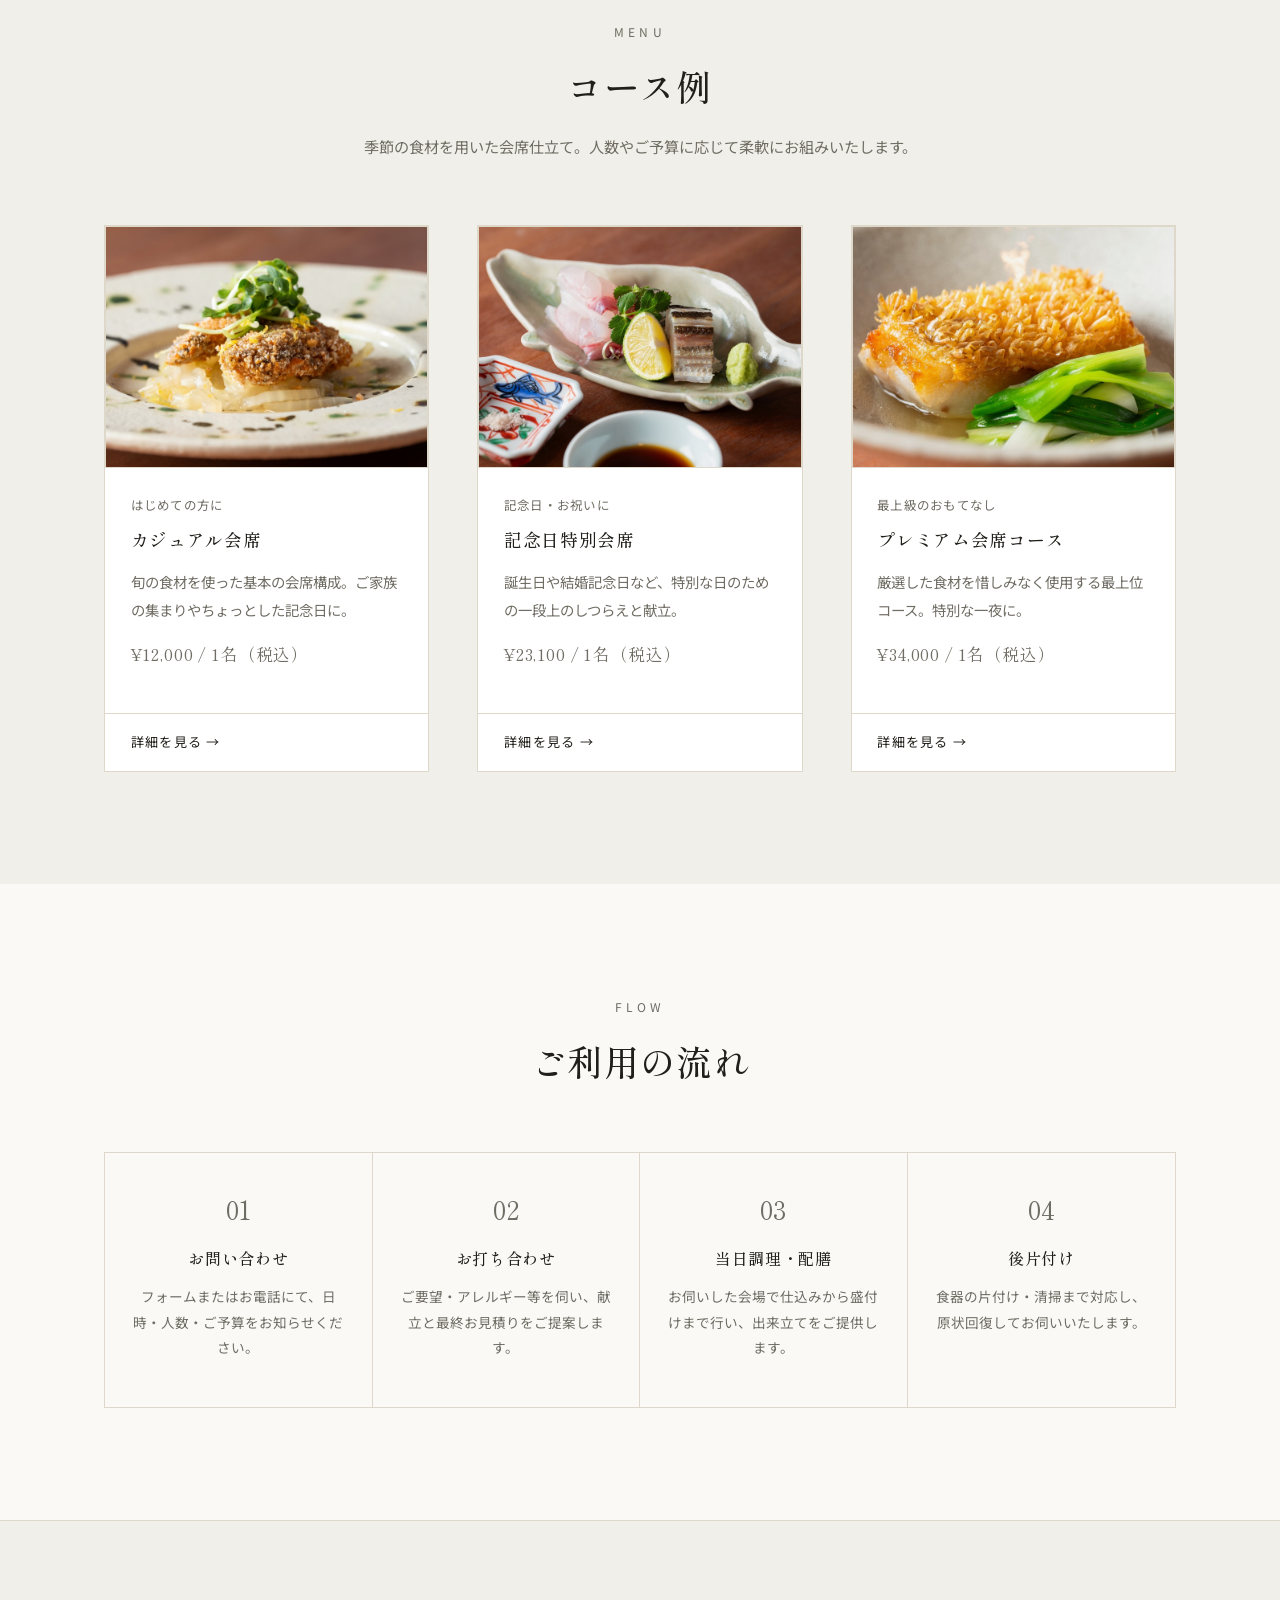
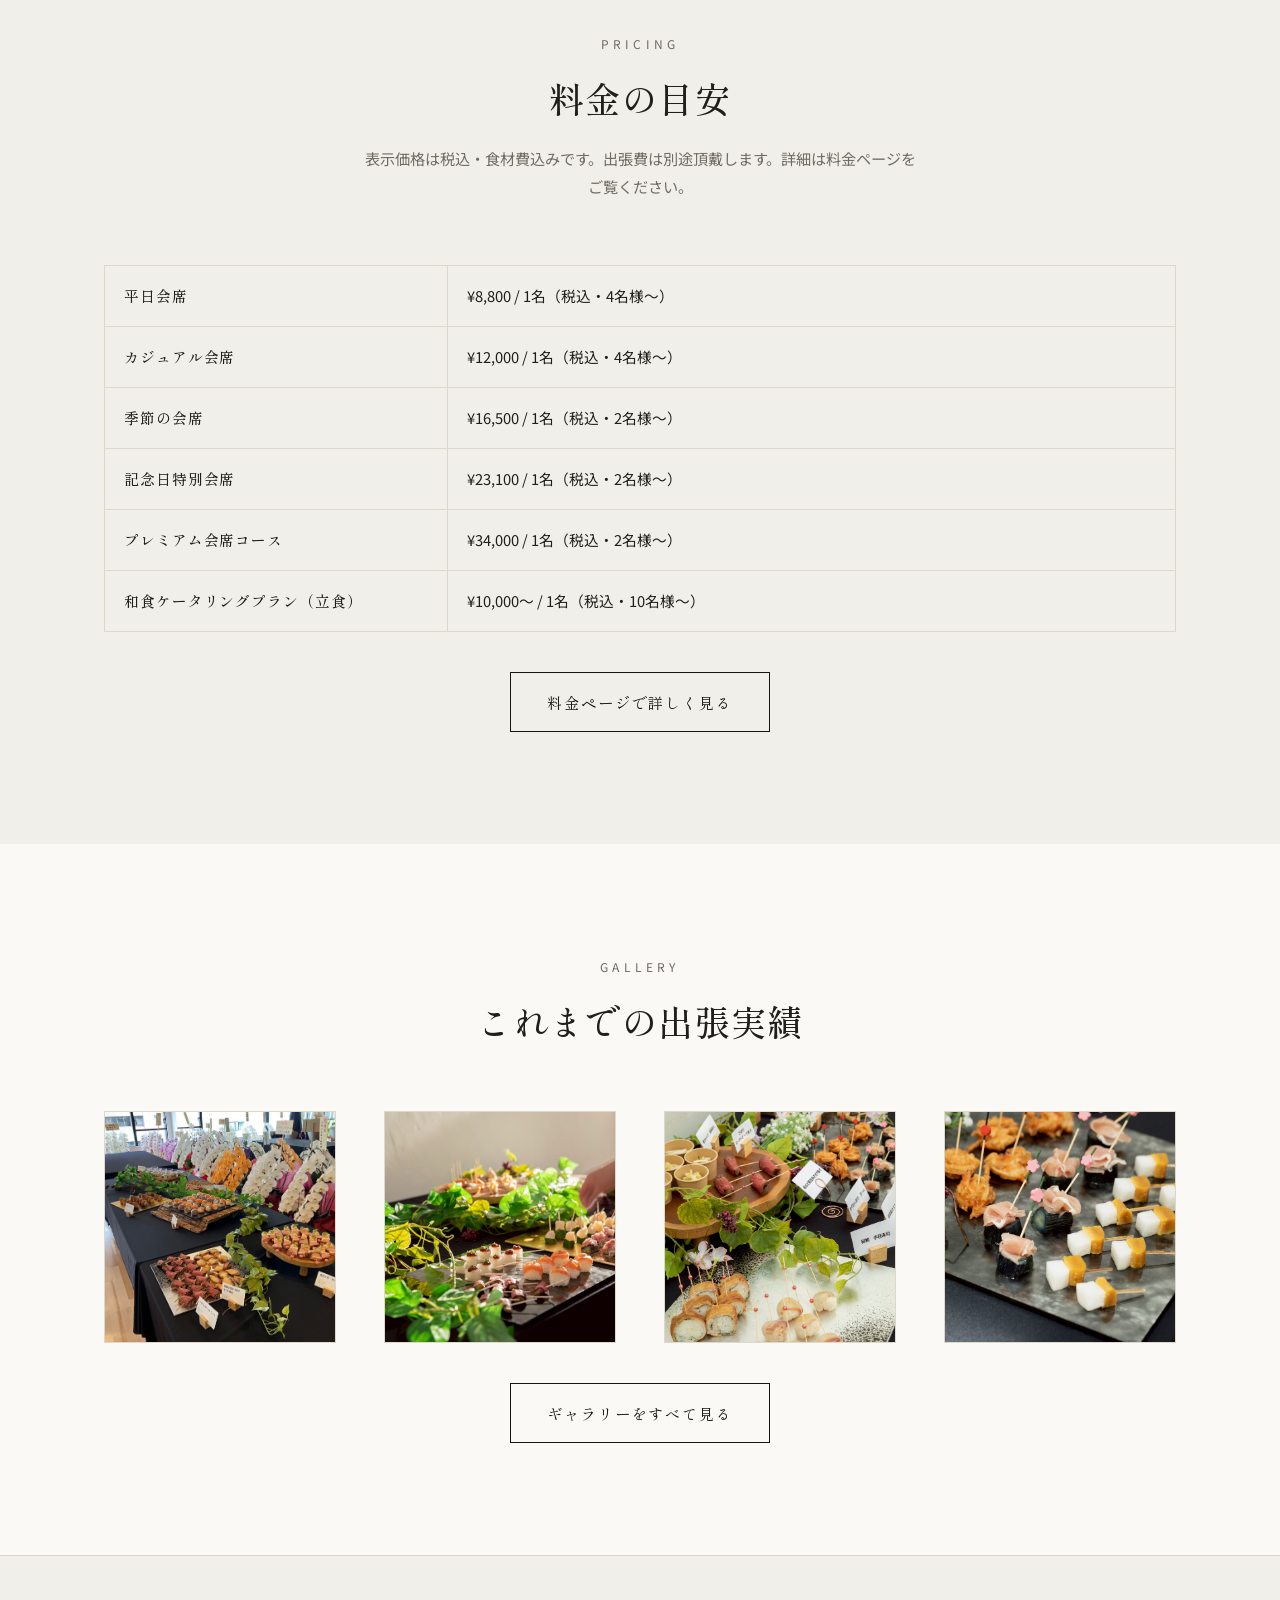
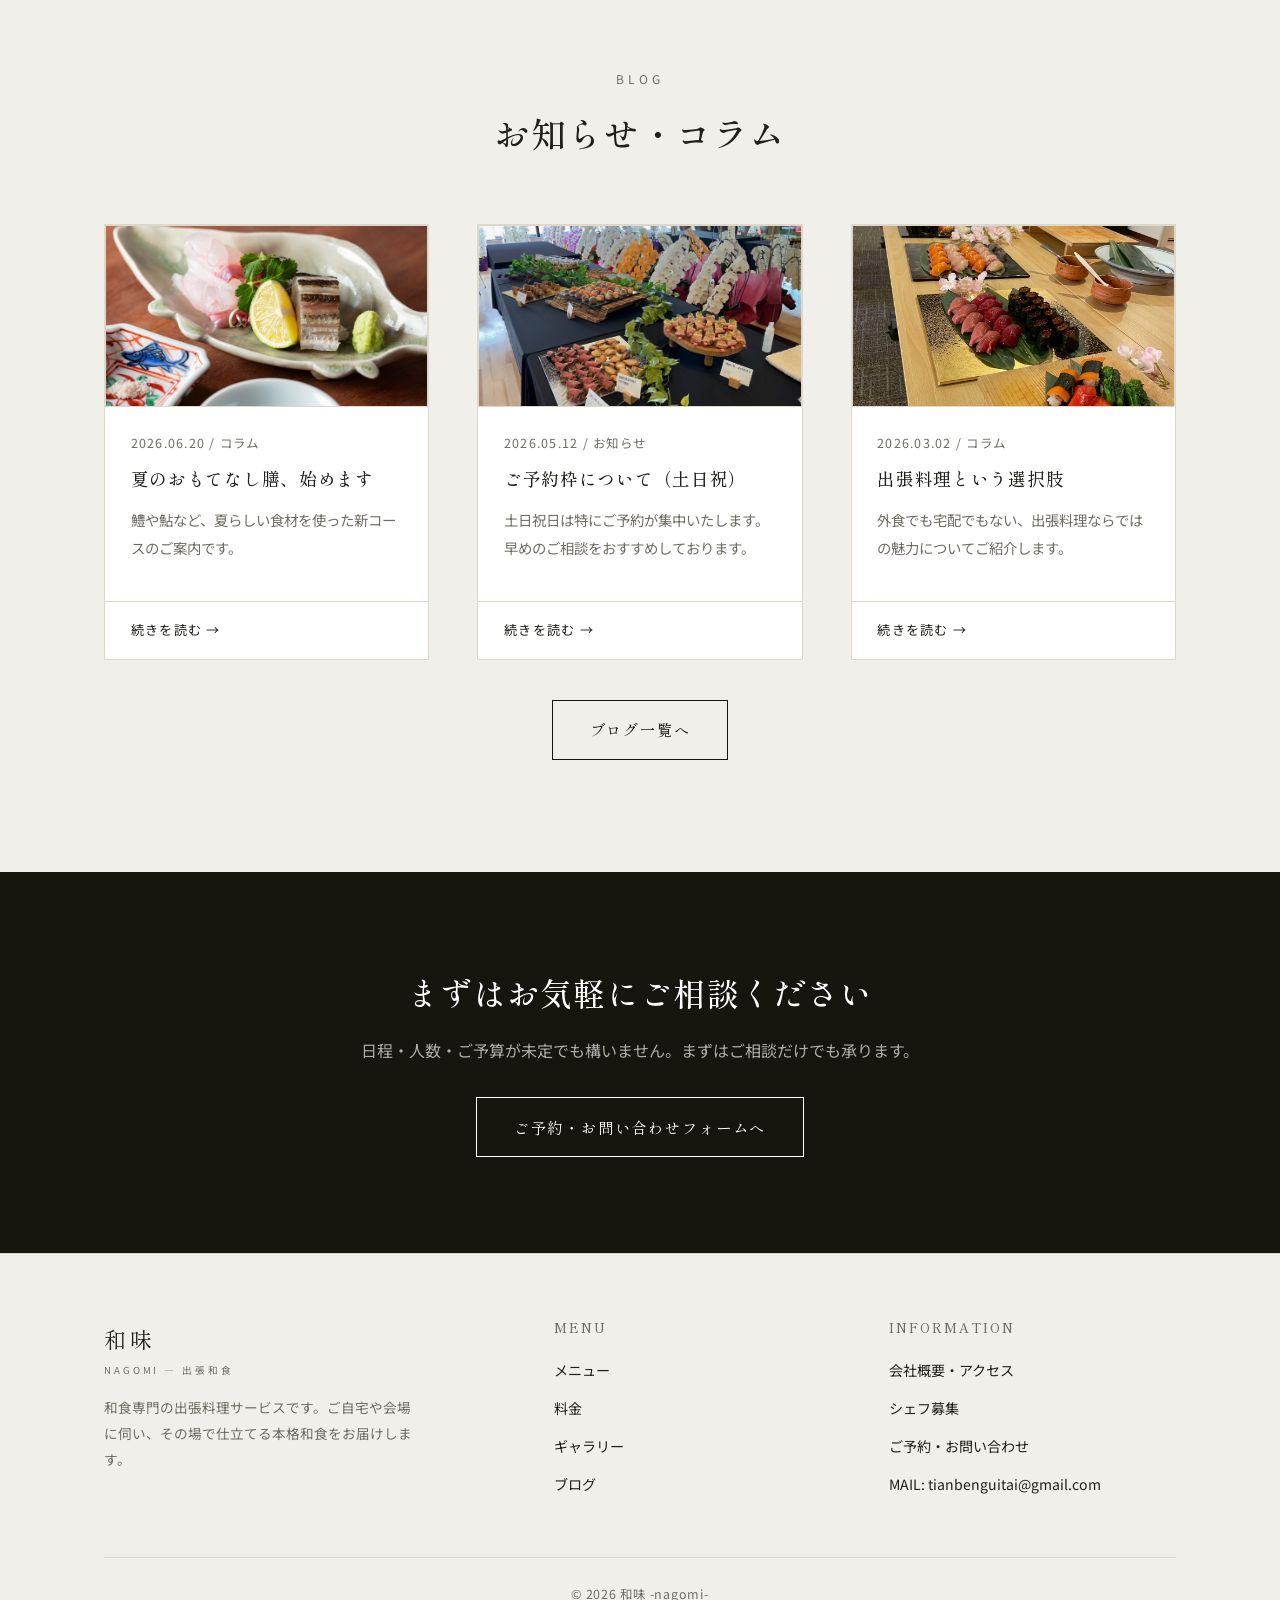
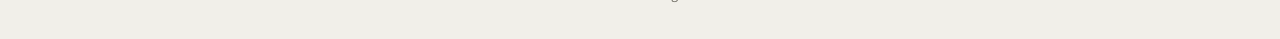
==== commit e306f2d1: "SEO: target keywords 出張料理/ケータリング/出張和食 in titles, meta descriptions, homepage copy, and structured da" ====
--- a/index.html
+++ b/index.html
@@ -3,11 +3,50 @@
 <head>
 <meta charset="UTF-8">
 <meta name="viewport" content="width=device-width, initial-scale=1.0">
-<title>和味 -nagomi- | 出張和食専門サービス</title>
-<meta name="description" content="大切な記念日や特別な集まりに、和食専門の出張料理サービス「和味-nagomi-」。ご自宅やご宴会場に伺い、その場で仕立てる本格和食をお楽しみいただけます。">
+<title>出張和食・出張料理・ケータリングの和味 -nagomi-</title>
+<meta name="description" content="東京・大阪など全国対応の出張和食サービス「和味-nagomi-」。出張料理・ケータリングなら、ご自宅やご宴会場に伺い、その場で仕立てる本格和食をお楽しみいただけます。記念日や特別な集まりに。">
+<link rel="canonical" href="https://nagomi-catering.com/">
+<link rel="icon" href="favicon.svg" type="image/svg+xml">
+<meta property="og:type" content="website">
+<meta property="og:site_name" content="和味 -nagomi-">
+<meta property="og:locale" content="ja_JP">
+<meta property="og:url" content="https://nagomi-catering.com/">
+<meta property="og:title" content="出張和食・出張料理・ケータリングの和味 -nagomi-">
+<meta property="og:description" content="東京・大阪など全国対応の出張和食サービス「和味-nagomi-」。出張料理・ケータリングなら、ご自宅やご宴会場に伺い、その場で仕立てる本格和食をお楽しみいただけます。記念日や特別な集まりに。">
+<meta property="og:image" content="https://nagomi-catering.com/images/gallery/catering-01.jpeg">
+<meta name="twitter:card" content="summary_large_image">
+<meta name="twitter:title" content="出張和食・出張料理・ケータリングの和味 -nagomi-">
+<meta name="twitter:description" content="東京・大阪など全国対応の出張和食サービス「和味-nagomi-」。出張料理・ケータリングなら、ご自宅やご宴会場に伺い、その場で仕立てる本格和食をお楽しみいただけます。記念日や特別な集まりに。">
+<meta name="twitter:image" content="https://nagomi-catering.com/images/gallery/catering-01.jpeg">
 <link rel="preconnect" href="https://fonts.googleapis.com">
 <link href="https://fonts.googleapis.com/css2?family=Shippori+Mincho:wght@400;500;600&family=Noto+Sans+JP:wght@300;400;500&display=swap" rel="stylesheet">
 <link rel="stylesheet" href="css/style.css">
+<script type="application/ld+json">
+{
+  "@context": "https://schema.org",
+  "@type": "FoodEstablishment",
+  "name": "和味 -nagomi-",
+  "alternateName": "出張和食 和味",
+  "url": "https://nagomi-catering.com/",
+  "image": "https://nagomi-catering.com/images/gallery/catering-01.jpeg",
+  "logo": "https://nagomi-catering.com/favicon.svg",
+  "description": "東京・大阪など全国対応の出張和食サービス「和味-nagomi-」。出張料理・ケータリングなら、ご自宅やご宴会場に伺い、その場で仕立てる本格和食をお楽しみいただけます。記念日や特別な集まりに。",
+  "email": "tianbenguitai@gmail.com",
+  "servesCuisine": "Japanese",
+  "keywords": "出張料理, ケータリング, 出張和食, 出張シェフ, プライベートシェフ, 和食ケータリング",
+  "priceRange": "¥8,800〜¥34,000",
+  "menu": "https://nagomi-catering.com/menu.html",
+  "areaServed": [
+    "東京都", "大阪府", "神戸市", "京都市", "奈良県",
+    "神奈川県", "千葉県", "埼玉県", "福岡県", "沖縄県", "軽井沢町"
+  ],
+  "founder": {
+    "@type": "Person",
+    "name": "田本圭太",
+    "jobTitle": "料理長"
+  }
+}
+</script>
 </head>
 <body>
 
@@ -34,7 +73,7 @@
   <div class="hero-inner container">
     <span class="hero-eyebrow">WASHOKU CATERING SERVICE</span>
     <h1>大切なひとときに、<br>出張和食という選択を。</h1>
-    <p class="lead">ご自宅、別荘、貸し会場へ。板前が伺い、その場で仕立てる本格和食で、記念日や集まりの時間を彩ります。</p>
+    <p class="lead">ご自宅、別荘、貸し会場へ。板前が伺う出張料理・ケータリングで、その場で仕立てる本格和食が記念日や集まりの時間を彩ります。</p>
     <div class="hero-actions">
       <a href="contact.html" class="btn btn-fill">ご予約・お問い合わせ</a>
       <a href="menu.html" class="btn">メニューを見る</a>
